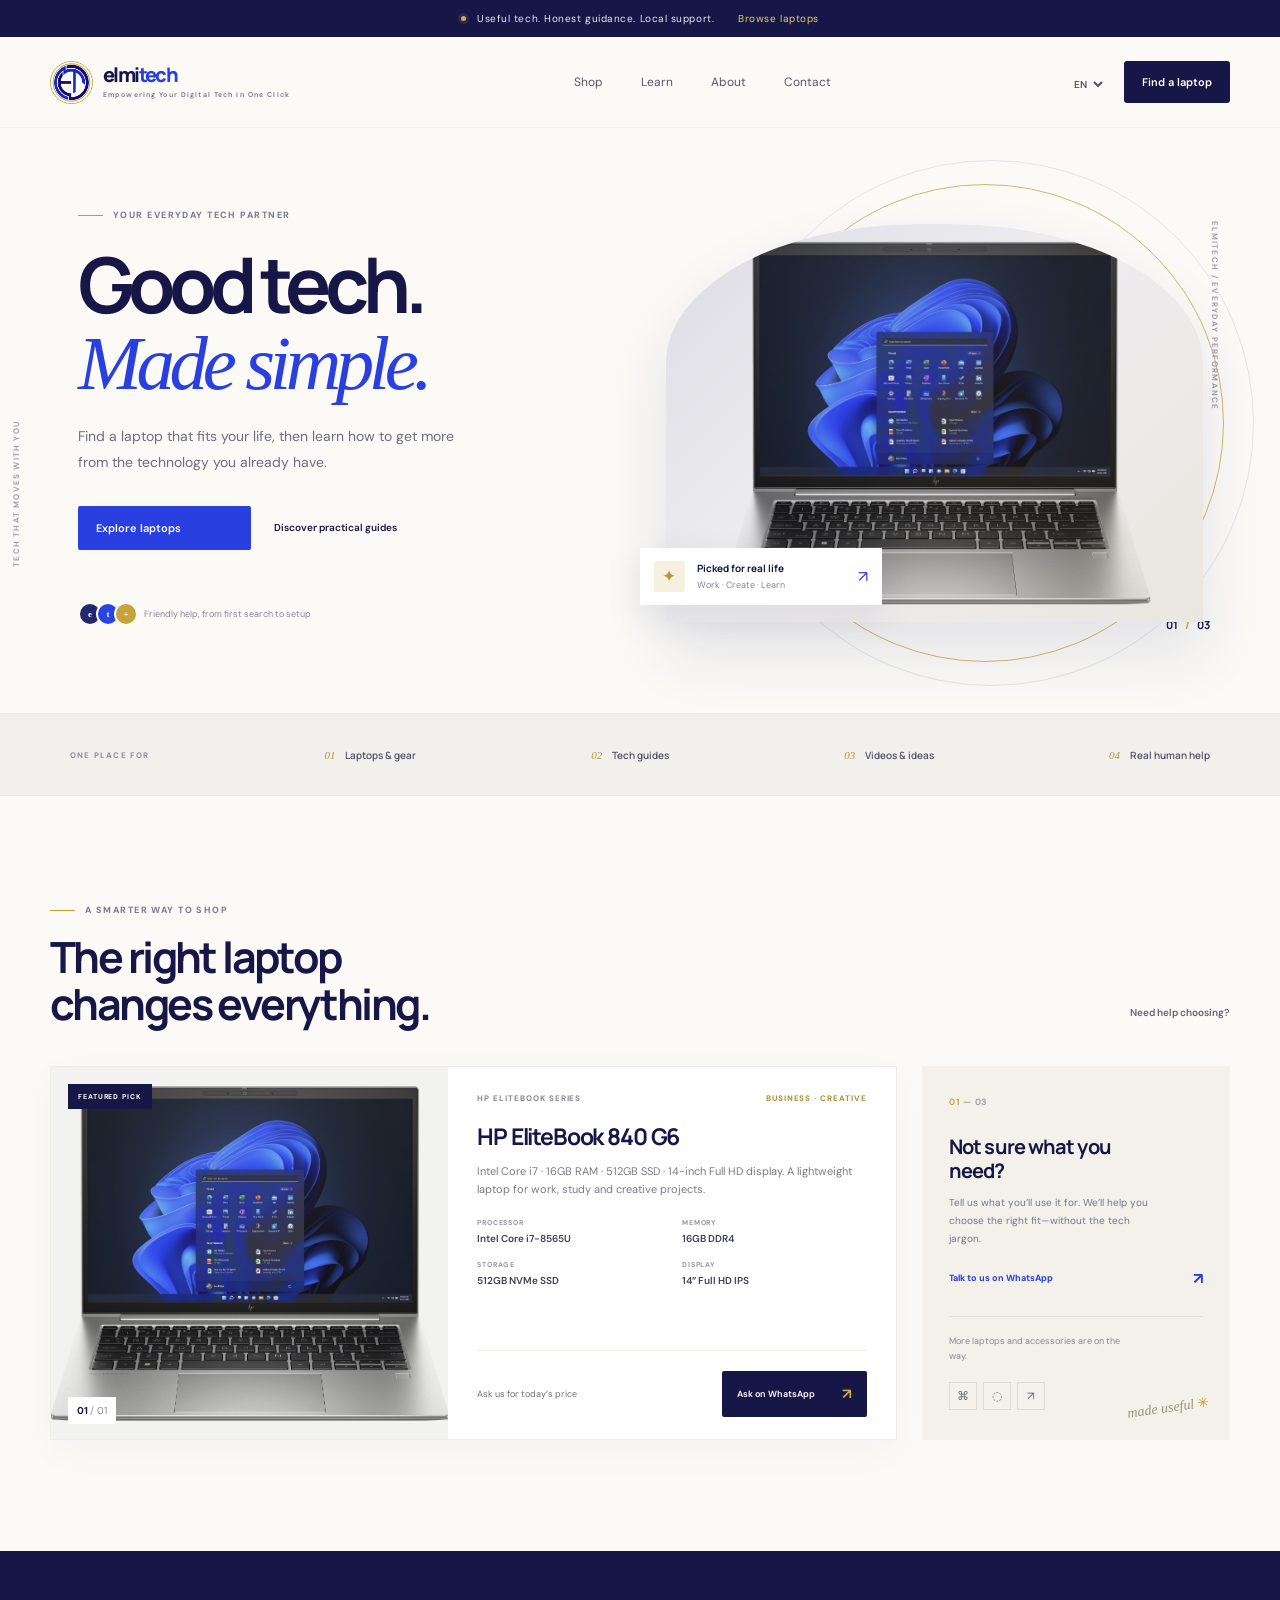
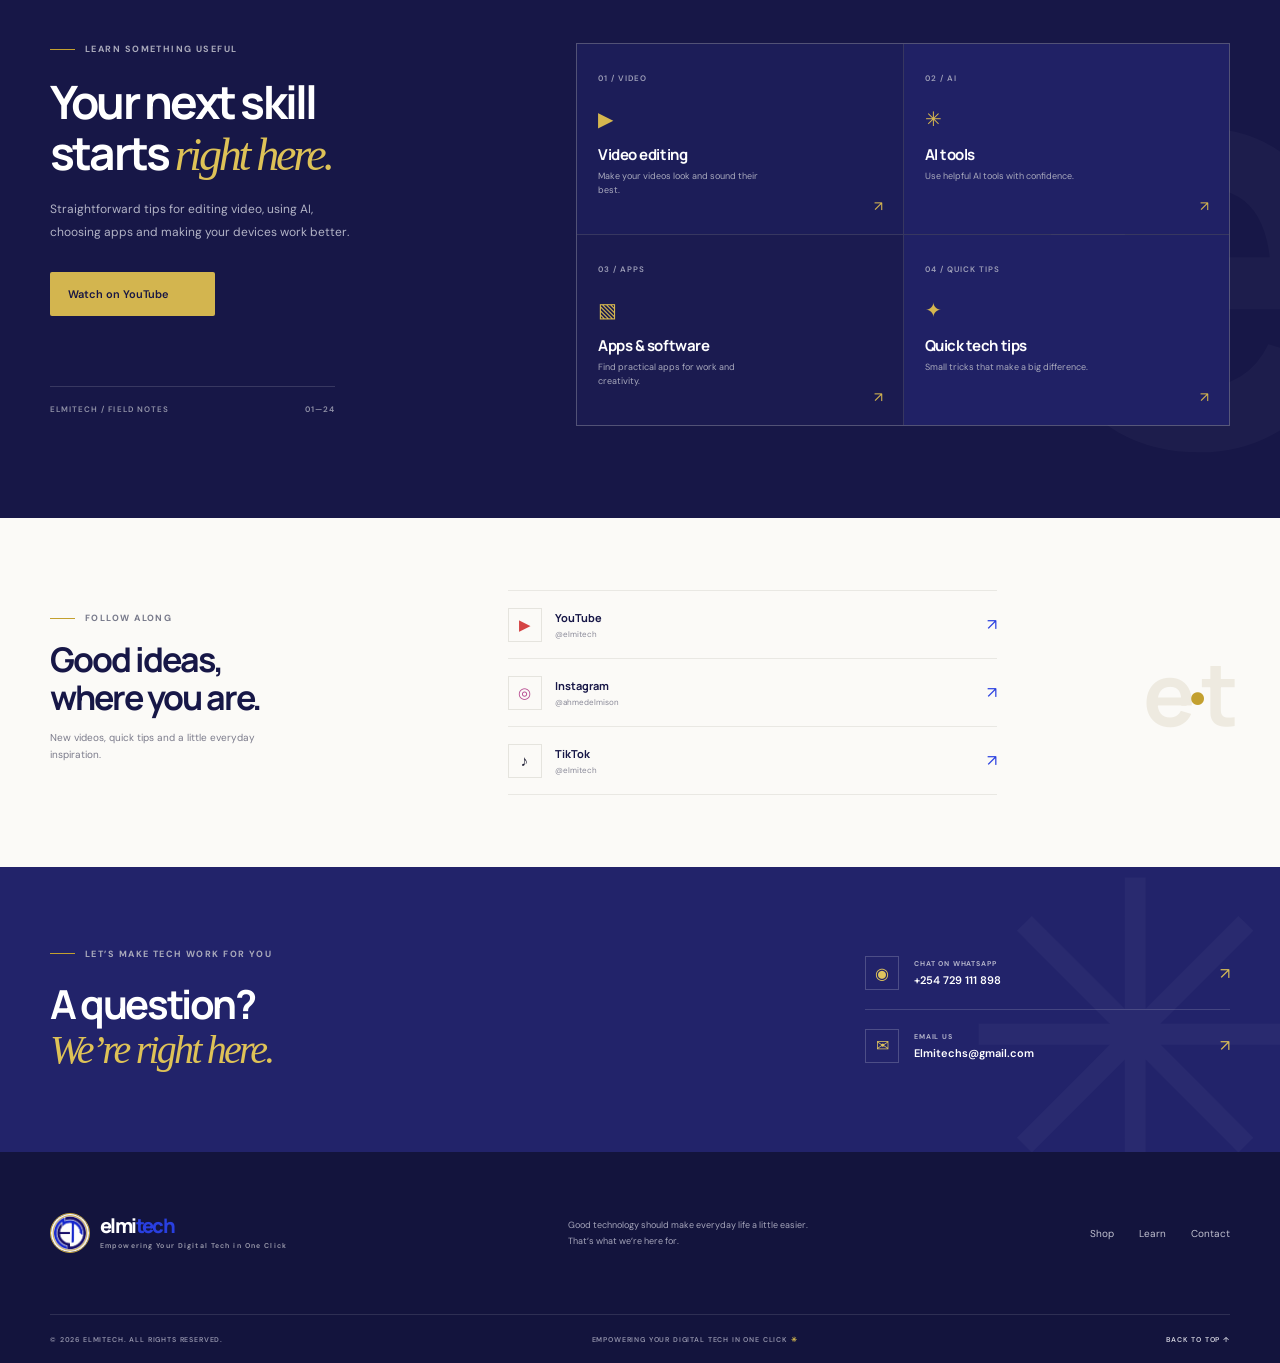
==== index.html @ da332382 "Add Elmitech website and assets" ====
<!doctype html>
<html lang="en">
<head>
  <meta charset="utf-8">
  <meta name="viewport" content="width=device-width, initial-scale=1">
  <meta name="theme-color" content="#12134f">
  <meta name="description" content="Elmitech laptops, practical technology, video editing and AI tips. Find your next laptop and learn how to make technology work for you.">
  <title>Elmitech — Empowering Your Digital Tech in One Click</title>
  <link rel="preconnect" href="https://fonts.googleapis.com">
  <link rel="preconnect" href="https://fonts.gstatic.com" crossorigin>
  <link href="https://fonts.googleapis.com/css2?family=DM+Sans:wght@400;500;600;700&family=Manrope:wght@400;500;600;700;800&display=swap" rel="stylesheet">
  <link rel="stylesheet" href="styles.css">
</head>
<body>
  <div class="announcement"><span class="status-dot"></span><span data-i18n="announcement">Useful tech. Honest guidance. Local support.</span><a href="#shop" data-i18n="browse">Browse laptops <span aria-hidden="true">↗</span></a></div>
  <header class="site-header">
    <a class="brand" href="#home" aria-label="Elmitech home"><img src="assets/elmitech-logo.jpeg" alt="Elmitech logo"><span>elmi<span>tech</span><small>Empowering Your Digital Tech in One Click</small></span></a>
    <button class="menu-toggle" aria-label="Open navigation" aria-expanded="false"><span></span><span></span></button>
    <nav class="main-nav" aria-label="Main navigation"><a href="#shop" data-i18n="navShop">Shop</a><a href="#learn" data-i18n="navLearn">Learn</a><a href="#about" data-i18n="navAbout">About</a><a href="#contact" data-i18n="navContact">Contact</a></nav>
    <div class="header-actions"><label class="language-select"><span class="sr-only">Language</span><select id="language" aria-label="Choose language"><option value="en">EN</option><option value="sw">SW</option><option value="so">SO</option></select></label><a class="header-cta" href="#shop" data-i18n="findLaptop">Find a laptop <span>↗</span></a></div>
  </header>

  <main id="home">
    <section class="hero page-wrap">
      <div class="hero-copy"><div class="eyebrow"><span class="eyebrow-line"></span><span data-i18n="eyebrow">YOUR EVERYDAY TECH PARTNER</span></div><h1 data-i18n="heroTitle">Good tech.<br><em>Made simple.</em></h1><p class="hero-lede" data-i18n="heroText">Find a laptop that fits your life, then learn how to get more from the technology you already have.</p><div class="hero-actions"><a class="button button-primary" href="#shop" data-i18n="exploreLaptops">Explore laptops <span>↗</span></a><a class="text-link" href="#learn" data-i18n="discoverGuides">Discover practical guides <span>→</span></a></div><div class="hero-proof"><div class="proof-avatars"><span>e</span><span>t</span><span>+</span></div><span data-i18n="proof">Friendly help, from first search to setup</span></div></div>
      <div class="hero-visual"><div class="hero-orbit orbit-one"></div><div class="hero-orbit orbit-two"></div><div class="hero-image-frame"><img src="assets/hp-elitebook-840-g6.jpg" alt="HP EliteBook 840 G6 laptop"></div><div class="floating-note"><span class="note-icon">✦</span><span><strong data-i18n="pickedForYou">Picked for real life</strong><small data-i18n="workCreateLearn">Work · Create · Learn</small></span><span class="note-arrow">↗</span></div><div class="visual-index">01 <span>/</span> 03</div><div class="visual-caption">ELMITECH / EVERYDAY PERFORMANCE</div></div>
      <div class="hero-side-label">TECH THAT MOVES WITH YOU</div>
    </section>

    <section class="trust-strip"><div class="trust-inner"><span data-i18n="stripTitle">ONE PLACE FOR</span><span class="trust-item"><i>01</i><span data-i18n="stripLaptops">Laptops & gear</span></span><span class="trust-item"><i>02</i><span data-i18n="stripGuides">Tech guides</span></span><span class="trust-item"><i>03</i><span data-i18n="stripVideos">Videos & ideas</span></span><span class="trust-item"><i>04</i><span data-i18n="stripSupport">Real human help</span></span></div></section>

    <section class="shop-section section-wrap" id="shop"><div class="section-heading"><div><div class="eyebrow"><span class="eyebrow-line"></span><span data-i18n="shopEyebrow">A SMARTER WAY TO SHOP</span></div><h2 data-i18n="shopTitle">The right laptop<br>changes everything.</h2></div><a class="text-link heading-link" href="#contact" data-i18n="needHelp">Need help choosing? <span>↗</span></a></div>
      <div class="product-layout"><div class="product-card"><div class="product-image"><span class="product-tag" data-i18n="featured">FEATURED PICK</span><img src="assets/hp-elitebook-840-g6.jpg" alt="HP EliteBook 840 G6, front view"><button class="image-count" aria-label="Product photo 1 of 1">01 <span>/ 01</span></button></div><div class="product-info"><div class="product-kicker">HP ELITEBOOK SERIES <span>BUSINESS · CREATIVE</span></div><div class="product-title-line"><h3>HP EliteBook 840 G6</h3></div><p class="product-summary" data-i18n="productSummary">Intel Core i7 · 16GB RAM · 512GB SSD · 14-inch Full HD display. A lightweight laptop for work, study and creative projects.</p><div class="spec-grid"><div><span>PROCESSOR</span><strong>Intel Core i7-8565U</strong></div><div><span>MEMORY</span><strong>16GB DDR4</strong></div><div><span>STORAGE</span><strong>512GB NVMe SSD</strong></div><div><span>DISPLAY</span><strong>14” Full HD IPS</strong></div></div><div class="product-bottom"><span class="ask-price" data-i18n="askPrice">Ask us for today’s price</span><a class="button button-dark whatsapp-link" href="https://wa.me/254729111898?text=Hi%20Elmitech%2C%20I%E2%80%99m%20interested%20in%20the%20HP%20EliteBook%20840%20G6." target="_blank" rel="noreferrer"><span data-i18n="askOnWhatsApp">Ask on WhatsApp</span><span>↗</span></a></div></div></div>
        <aside class="shop-aside"><div class="aside-number">01 <span>— 03</span></div><h3 data-i18n="notSureTitle">Not sure what you need?</h3><p data-i18n="notSureText">Tell us what you’ll use it for. We’ll help you choose the right fit—without the tech jargon.</p><a class="aside-link whatsapp-link" href="https://wa.me/254729111898?text=Hi%20Elmitech%2C%20can%20you%20help%20me%20choose%20a%20laptop%3F" target="_blank" rel="noreferrer"><span data-i18n="talkToUs">Talk to us on WhatsApp</span><span>↗</span></a><div class="aside-divider"></div><p class="aside-small" data-i18n="moreComing">More laptops and accessories are on the way.</p><div class="coming-icons"><span>⌘</span><span>◌</span><span>↗</span></div><span class="scribble">made useful <b>✳</b></span></aside></div>
    </section>

    <section class="learn-section" id="learn"><div class="learn-inner section-wrap"><div class="learn-copy"><div class="eyebrow eyebrow-light"><span class="eyebrow-line"></span><span data-i18n="learnEyebrow">LEARN SOMETHING USEFUL</span></div><h2 data-i18n="learnTitle">Your next skill<br>starts <em>right here.</em></h2><p data-i18n="learnText">Straightforward tips for editing video, using AI, choosing apps and making your devices work better.</p><a class="button button-gold" href="https://www.youtube.com/@elmitech" target="_blank" rel="noreferrer" data-i18n="watchOnYoutube">Watch on YouTube <span>↗</span></a><div class="learn-footnote"><span>ELMITECH / FIELD NOTES</span><span>01—24</span></div></div><div class="topic-grid"><a class="topic-card topic-video" href="https://www.youtube.com/@elmitech" target="_blank" rel="noreferrer"><span class="topic-number">01 / VIDEO</span><span class="topic-symbol">▶</span><span class="topic-title" data-i18n="videoEditing">Video editing</span><span class="topic-desc" data-i18n="videoEditingText">Make your videos look and sound their best.</span><span class="topic-arrow">↗</span></a><a class="topic-card topic-ai" href="https://www.youtube.com/@elmitech" target="_blank" rel="noreferrer"><span class="topic-number">02 / AI</span><span class="topic-symbol">✳</span><span class="topic-title" data-i18n="aiTools">AI tools</span><span class="topic-desc" data-i18n="aiToolsText">Use helpful AI tools with confidence.</span><span class="topic-arrow">↗</span></a><a class="topic-card topic-apps" href="https://www.youtube.com/@elmitech" target="_blank" rel="noreferrer"><span class="topic-number">03 / APPS</span><span class="topic-symbol">▧</span><span class="topic-title" data-i18n="apps">Apps & software</span><span class="topic-desc" data-i18n="appsText">Find practical apps for work and creativity.</span><span class="topic-arrow">↗</span></a><a class="topic-card topic-tips" href="https://www.tiktok.com/@elmitech?lang=en" target="_blank" rel="noreferrer"><span class="topic-number">04 / QUICK TIPS</span><span class="topic-symbol">✦</span><span class="topic-title" data-i18n="quickTips">Quick tech tips</span><span class="topic-desc" data-i18n="quickTipsText">Small tricks that make a big difference.</span><span class="topic-arrow">↗</span></a></div></div></section>

    <section class="social-section section-wrap"><div class="social-label"><div class="eyebrow"><span class="eyebrow-line"></span><span data-i18n="followEyebrow">FOLLOW ALONG</span></div><h2 data-i18n="followTitle">Good ideas,<br>where you are.</h2><p data-i18n="followText">New videos, quick tips and a little everyday inspiration.</p></div><div class="social-links"><a href="https://www.youtube.com/@elmitech" target="_blank" rel="noreferrer"><span class="social-icon youtube-icon">▶</span><span><strong>YouTube</strong><small>@elmitech</small></span><span class="social-arrow">↗</span></a><a href="https://www.instagram.com/ahmedelmison/" target="_blank" rel="noreferrer"><span class="social-icon instagram-icon">◎</span><span><strong>Instagram</strong><small>@ahmedelmison</small></span><span class="social-arrow">↗</span></a><a href="https://www.tiktok.com/@elmitech?lang=en" target="_blank" rel="noreferrer"><span class="social-icon tiktok-icon">♪</span><span><strong>TikTok</strong><small>@elmitech</small></span><span class="social-arrow">↗</span></a></div><div class="social-mark">e<span>·</span>t</div></section>

    <section class="contact-section" id="contact"><div class="contact-inner section-wrap"><div><div class="eyebrow eyebrow-light"><span class="eyebrow-line"></span><span data-i18n="contactEyebrow">LET’S MAKE TECH WORK FOR YOU</span></div><h2 data-i18n="contactTitle">A question?<br><em>We’re right here.</em></h2></div><div class="contact-actions"><a class="contact-action whatsapp-link" href="https://wa.me/254729111898" target="_blank" rel="noreferrer"><span class="contact-action-icon">◉</span><span><small data-i18n="chatOn">CHAT ON WHATSAPP</small><strong>+254 729 111 898</strong></span><span class="contact-arrow">↗</span></a><a class="contact-action" href="mailto:Elmitechs@gmail.com"><span class="contact-action-icon">✉</span><span><small data-i18n="emailUs">EMAIL US</small><strong>Elmitechs@gmail.com</strong></span><span class="contact-arrow">↗</span></a></div></div></section>
  </main>
  <footer class="site-footer" id="about"><div class="footer-main section-wrap"><a class="brand brand-footer" href="#home"><img src="assets/elmitech-logo.jpeg" alt=""><span>elmi<span>tech</span><small data-i18n="footerTag">Empowering Your Digital Tech in One Click</small></span></a><p data-i18n="footerText">Good technology should make everyday life a little easier. That’s what we’re here for.</p><div class="footer-nav"><a href="#shop" data-i18n="navShop">Shop</a><a href="#learn" data-i18n="navLearn">Learn</a><a href="#contact" data-i18n="navContact">Contact</a></div></div><div class="footer-bottom section-wrap"><span>© <span id="year"></span> ELMITECH. <span data-i18n="rights">ALL RIGHTS RESERVED.</span></span><span>EMPOWERING YOUR DIGITAL TECH IN ONE CLICK <b>✳</b></span><a href="#home" data-i18n="backTop">BACK TO TOP ↑</a></div></footer>
  <script src="script.js"></script>
</body>
</html>
---- styles.css ----
:root{--ink:#171747;--ink2:#23256d;--blue:#293fe0;--gold:#c3a02f;--paper:#fbfaf7;--white:#fff;--muted:#6e7084;--line:#e9e8e3;--serif:Georgia,'Times New Roman',serif;--sans:'DM Sans',Arial,sans-serif;--display:'Manrope','DM Sans',sans-serif}*{box-sizing:border-box}html{scroll-behavior:smooth}body{margin:0;color:var(--ink);font-family:var(--sans);background:var(--paper);-webkit-font-smoothing:antialiased}.page-wrap,.section-wrap{width:min(1220px,calc(100% - 100px));margin:0 auto}.announcement{height:37px;background:var(--ink);color:#e9e9f0;display:flex;align-items:center;justify-content:center;gap:11px;font-size:10px;letter-spacing:.055em}.announcement a{color:#e8cc70;text-decoration:none;margin-left:13px}.status-dot{width:5px;height:5px;border-radius:50%;background:#d0af45;box-shadow:0 0 0 3px #ffffff14}.site-header{height:91px;padding:0 max(50px,calc((100vw - 1220px)/2));display:flex;align-items:center;justify-content:space-between;background:var(--paper);position:relative;z-index:5;border-bottom:1px solid #17174709}.brand{display:flex;align-items:center;text-decoration:none;color:var(--ink);gap:10px}.brand img{height:43px;width:43px;border-radius:50%;object-fit:cover;border:1px solid #c6a63c}.brand>span{font:800 20px var(--display);letter-spacing:-.08em;line-height:1}.brand>span>span{color:var(--blue)}.brand small{display:block;font:600 7px var(--sans);letter-spacing:.16em;color:#767788;margin-top:5px}.main-nav{display:flex;gap:38px;margin-left:45px}.main-nav a,.footer-nav a{font-size:12px;text-decoration:none;color:#55576a;transition:color .2s}.main-nav a:hover,.footer-nav a:hover{color:var(--blue)}.header-actions{display:flex;align-items:center;gap:18px}.language-select select{border:0;background:transparent;font:600 10px var(--sans);color:#525469;outline:0;cursor:pointer}.header-cta{background:var(--ink);border-radius:3px;color:white;text-decoration:none;padding:14px 18px;font-size:11px;font-weight:600}.header-cta span{color:#e0bd54;margin-left:18px}.menu-toggle{display:none}.hero{display:grid;grid-template-columns:1fr 1.05fr;min-height:585px;position:relative;padding-top:66px;padding-bottom:62px;align-items:center;gap:28px}.hero-copy{padding:0 0 10px 28px;position:relative;z-index:2}.eyebrow{display:flex;gap:10px;align-items:center;font:700 9px var(--sans);letter-spacing:.16em;color:#77798a}.eyebrow-line{height:1px;width:25px;background:var(--gold);display:inline-block}.hero h1{font:700 clamp(55px,6vw,79px)/.99 var(--display);letter-spacing:-.078em;margin:25px 0 22px;color:var(--ink)}h1 em,h2 em{font-family:var(--serif);font-weight:400;letter-spacing:-.07em;color:var(--blue)}.hero-lede{font-size:14px;line-height:1.85;color:#6c6d80;max-width:385px;margin:0}.hero-actions{display:flex;align-items:center;gap:23px;margin-top:30px}.button{display:inline-flex;align-items:center;justify-content:space-between;gap:20px;padding:15px 18px;font-size:11px;font-weight:600;text-decoration:none;border-radius:2px;transition:transform .2s,background .2s}.button:hover{transform:translateY(-2px)}.button-primary{background:var(--blue);color:white;min-width:173px}.button-primary span{color:#f0d46f;font-size:16px}.text-link{font-size:10px;font-weight:600;color:var(--ink);text-decoration:none}.text-link span{color:var(--blue);font-size:15px;margin-left:7px}.hero-proof{margin-top:52px;display:flex;align-items:center;gap:12px;color:#858596;font-size:9px}.proof-avatars{display:flex}.proof-avatars span{width:24px;height:24px;border-radius:50%;display:grid;place-items:center;border:2px solid var(--paper);margin-right:-6px;background:#25266d;color:white;font:600 9px var(--serif)}.proof-avatars span:nth-child(2){background:#2944e4}.proof-avatars span:nth-child(3){background:#c5a43c;color:white}.hero-visual{min-height:450px;position:relative;display:flex;align-items:center;justify-content:center}.hero-image-frame{position:relative;z-index:1;width:91%;height:398px;background:#eeedf0;overflow:hidden;border-radius:47% 47% 2px 2px / 35% 35% 2px 2px;box-shadow:0 30px 65px #18205b1c}.hero-image-frame:after{content:"";position:absolute;inset:0;background:linear-gradient(135deg,#20286616,transparent 45%,#c3a02f16);pointer-events:none}.hero-image-frame img{width:100%;height:100%;object-fit:cover;object-position:center 57%;mix-blend-mode:multiply}.hero-orbit{border:1px solid #c6a943;position:absolute;border-radius:50%;width:478px;height:478px;right:1%;top:50%;transform:translateY(-50%);opacity:.8}.orbit-two{width:526px;height:526px;right:-4%;border-color:#25266d22}.floating-note{position:absolute;z-index:2;bottom:43px;left:0;background:white;display:flex;align-items:center;gap:12px;padding:13px 14px;box-shadow:0 12px 40px #18184916;min-width:242px}.note-icon{height:31px;width:31px;display:grid;place-items:center;background:#f6f1df;color:#b79934;font-size:17px;border-radius:2px}.floating-note strong,.floating-note small{display:block}.floating-note strong{font:700 10px var(--display);color:var(--ink)}.floating-note small{font-size:9px;color:#838394;margin-top:4px}.note-arrow{margin-left:auto;color:var(--blue);font-size:16px}.visual-index{position:absolute;right:20px;bottom:16px;font:700 11px var(--display);color:var(--ink)}.visual-index span{color:var(--gold);padding:0 5px}.visual-caption{position:absolute;top:23px;right:10px;writing-mode:vertical-rl;font:600 8px var(--sans);letter-spacing:.16em;color:#9999a5}.hero-side-label{position:absolute;left:-39px;top:50%;writing-mode:vertical-rl;transform:rotate(180deg);font:600 8px var(--sans);letter-spacing:.15em;color:#9999a5}.trust-strip{background:#f1f0ec;border-top:1px solid #ecebe6;border-bottom:1px solid #ecebe6}.trust-inner{width:min(1140px,calc(100% - 100px));margin:auto;min-height:81px;display:flex;align-items:center;justify-content:space-between}.trust-inner>span:first-child{font:700 8px var(--sans);letter-spacing:.15em;color:#8d8d99}.trust-item{display:flex;align-items:center;gap:10px;font:600 10px var(--display);color:#515268}.trust-item i{font:italic 11px var(--serif);color:#b69637}.shop-section{padding-top:108px;padding-bottom:111px}.section-heading{display:flex;justify-content:space-between;align-items:end;margin-bottom:38px}.section-heading h2,.learn-copy h2,.contact-inner h2,.social-label h2{font:700 43px/1.1 var(--display);letter-spacing:-.06em;margin:17px 0 0;color:var(--ink)}.heading-link{margin-bottom:9px;color:#626376}.product-layout{display:grid;grid-template-columns:minmax(0,2.2fr) minmax(220px,.8fr);gap:25px}.product-card{background:white;border:1px solid #eeede8;box-shadow:0 11px 37px #1b1b4b08;display:grid;grid-template-columns:47% 53%;min-height:325px}.product-image{background:#f2f2f0;position:relative;min-height:325px;overflow:hidden}.product-image img{height:100%;width:100%;object-fit:cover;object-position:center 52%;mix-blend-mode:multiply}.product-tag{position:absolute;z-index:1;top:17px;left:17px;background:var(--ink);color:#fff;padding:8px 10px;font-size:7px;letter-spacing:.13em;font-weight:700}.image-count{position:absolute;bottom:15px;left:17px;border:0;background:#fff;color:var(--ink);font:700 10px var(--sans);padding:7px 9px}.image-count span{color:#8b8b99;font-weight:400}.product-info{padding:26px 29px 22px;display:flex;flex-direction:column}.product-kicker{font:700 8px var(--sans);letter-spacing:.12em;color:#858596;display:flex;justify-content:space-between}.product-kicker span{color:#ac8f37}.product-title-line{display:flex;justify-content:space-between;align-items:center;gap:10px;margin-top:17px}.product-title-line h3{font:700 23px var(--display);letter-spacing:-.05em;margin:0;color:var(--ink)}.product-condition{font:700 7px var(--sans);letter-spacing:.09em;color:#60836d;white-space:nowrap}.product-summary{font-size:11px;line-height:1.7;color:#797a89;margin:10px 0 19px}.spec-grid{display:grid;grid-template-columns:1fr 1fr;gap:15px 20px}.spec-grid div span,.spec-grid div strong{display:block}.spec-grid div span{font:700 7px var(--sans);letter-spacing:.12em;color:#9696a1;margin-bottom:5px}.spec-grid div strong{font:600 10px var(--sans);color:#3e3e57}.product-bottom{margin-top:auto;padding-top:20px;border-top:1px solid #efeee9;display:flex;align-items:center;justify-content:space-between;gap:10px}.ask-price{font-size:9px;color:#6e6e80}.button-dark{background:var(--ink);color:white;padding:13px 15px;font-size:9px;min-width:145px}.button-dark span:last-child{color:#d0ad43;font-size:15px}.shop-aside{background:#f3f1ea;padding:30px 27px;position:relative;overflow:hidden}.aside-number{font:600 9px var(--sans);letter-spacing:.1em;color:var(--gold)}.aside-number span{color:#9c9ba0}.shop-aside h3{font:700 20px/1.2 var(--display);letter-spacing:-.045em;margin:27px 0 11px;max-width:180px}.shop-aside>p:not(.aside-small){font-size:10px;line-height:1.8;color:#747587;margin:0;max-width:205px}.aside-link{display:flex;justify-content:space-between;align-items:center;text-decoration:none;color:var(--blue);font-size:9px;font-weight:700;margin-top:20px}.aside-link span:last-child{font-size:16px}.aside-divider{height:1px;background:#e2dfd4;margin:27px 0 17px}.shop-aside .aside-small{font-size:9px;line-height:1.7;color:#8a8990;max-width:180px}.coming-icons{display:flex;gap:6px;margin-top:18px}.coming-icons span{height:28px;width:28px;border:1px solid #dcdbd4;display:grid;place-items:center;color:#6d6d7d;font-size:12px}.scribble{font:italic 14px var(--serif);color:#999080;position:absolute;bottom:24px;right:20px;transform:rotate(-8deg)}.scribble b{color:var(--gold);font:14px var(--sans)}.learn-section{background:var(--ink);color:white;position:relative;overflow:hidden}.learn-section:before{content:"e";position:absolute;font:700 570px/.8 var(--display);color:#fff;opacity:.025;right:-15px;top:50%;transform:translateY(-52%);letter-spacing:-.12em}.learn-inner{display:grid;grid-template-columns:.8fr 1.2fr;gap:90px;padding-top:92px;padding-bottom:92px;position:relative;z-index:1}.eyebrow-light{color:#aaaabb}.learn-copy h2,.contact-inner h2{color:white;font-size:46px;margin-top:22px}.learn-copy h2 em,.contact-inner h2 em{color:#dec257}.learn-copy>p{font-size:12px;line-height:1.9;color:#b2b3c6;max-width:310px;margin-top:18px}.button-gold{background:#d3b54f;color:#181744;margin-top:16px;min-width:165px}.button-gold span{font-size:15px}.learn-footnote{display:flex;justify-content:space-between;margin-top:70px;padding-top:17px;border-top:1px solid #ffffff24;max-width:285px;color:#9293a8;font:600 8px var(--sans);letter-spacing:.13em}.topic-grid{display:grid;grid-template-columns:1fr 1fr;gap:1px;background:#ffffff23;border:1px solid #ffffff23}.topic-card{min-height:190px;background:#1c1d58;padding:21px;position:relative;color:white;text-decoration:none;transition:background .2s}.topic-card:hover{background:#272971}.topic-number{font:600 8px var(--sans);letter-spacing:.13em;color:#9d9eb7}.topic-symbol{display:block;margin-top:20px;color:#d6b74f;font-size:20px}.topic-title{display:block;font:700 15px var(--display);margin-top:12px;letter-spacing:-.03em}.topic-desc{display:block;font-size:9px;line-height:1.5;color:#a9aabd;max-width:175px;margin-top:5px}.topic-arrow{position:absolute;bottom:19px;right:20px;color:#d6b74f;font-size:14px}.topic-ai{background:#202165}.topic-apps{background:#1b1b50}.topic-tips{background:#202165}.social-section{min-height:331px;display:grid;grid-template-columns:1fr 1.2fr .45fr;gap:50px;align-items:center;position:relative;padding-top:72px;padding-bottom:72px}.social-label h2{font-size:34px;margin-top:17px}.social-label>p{font-size:10px;color:#7b7b8b;line-height:1.7;margin-top:13px;max-width:230px}.social-links{border-top:1px solid var(--line)}.social-links a{min-height:68px;display:flex;align-items:center;gap:13px;border-bottom:1px solid var(--line);text-decoration:none;color:var(--ink)}.social-icon{width:34px;height:34px;border:1px solid #e5e4de;display:grid;place-items:center;font-size:15px}.youtube-icon{color:#d54444}.instagram-icon{color:#b74b91}.tiktok-icon{color:#19192f}.social-links strong,.social-links small{display:block}.social-links strong{font:700 11px var(--display)}.social-links small{font-size:8px;color:#888897;margin-top:4px}.social-arrow{margin-left:auto;color:var(--blue);font-size:16px}.social-mark{font:700 87px var(--display);letter-spacing:-.1em;color:#eeeae0;text-align:right}.social-mark span{color:var(--gold)}.contact-section{background:#22236a;position:relative;overflow:hidden}.contact-section:after{content:"✳";position:absolute;right:-35px;bottom:-172px;font-size:430px;color:#ffffff08}.contact-inner{min-height:285px;display:flex;align-items:center;justify-content:space-between;position:relative;z-index:1;padding-top:55px;padding-bottom:55px}.contact-inner h2{font-size:40px}.contact-actions{width:365px}.contact-action{display:flex;align-items:center;gap:15px;min-height:72px;border-bottom:1px solid #ffffff27;text-decoration:none;color:white}.contact-action:last-child{border-bottom:0}.contact-action-icon{height:34px;width:34px;display:grid;place-items:center;border:1px solid #ffffff32;color:#dfc45d;font-size:16px}.contact-action small,.contact-action strong{display:block}.contact-action small{font:700 7px var(--sans);letter-spacing:.12em;color:#b2b2c9}.contact-action strong{font:600 11px var(--sans);margin-top:5px}.contact-arrow{margin-left:auto;color:#d9bd56;font-size:16px}.site-footer{background:#13143d;color:white}.footer-main{min-height:162px;display:flex;align-items:center;justify-content:space-between;gap:40px}.brand-footer{color:white}.brand-footer small{color:#9b9bac}.brand-footer img{height:40px;width:40px}.footer-main>p{max-width:240px;color:#a5a5ba;font-size:9px;line-height:1.8}.footer-nav{display:flex;gap:25px}.footer-nav a{color:#c1c1d0;font-size:10px}.footer-bottom{height:49px;border-top:1px solid #ffffff1d;display:flex;align-items:center;justify-content:space-between;color:#9090a8;font:600 7px var(--sans);letter-spacing:.12em}.footer-bottom b{color:#cfb34e}.footer-bottom a{color:#d0d0dc;text-decoration:none;font:600 7px var(--sans);letter-spacing:.12em}.sr-only{position:absolute;width:1px;height:1px;padding:0;margin:-1px;overflow:hidden;clip:rect(0,0,0,0);white-space:nowrap;border:0}
@media(min-width:1400px){.hero{min-height:630px}.hero-image-frame{height:440px}.hero-visual{min-height:490px}}
@media(max-width:900px){.page-wrap,.section-wrap{width:calc(100% - 54px)}.site-header{padding:0 27px}.main-nav{gap:22px;margin-left:15px}.hero{grid-template-columns:1fr 1fr;gap:5px;padding-top:40px;min-height:520px}.hero-copy{padding-left:5px}.hero h1{font-size:60px}.hero-image-frame{height:350px;width:94%}.hero-orbit{width:405px;height:405px;right:-2%}.orbit-two{width:450px;height:450px}.hero-proof{margin-top:34px}.product-card{grid-template-columns:42% 58%}.product-info{padding:22px 20px}.product-title-line h3{font-size:19px}.product-kicker span{display:none}.learn-inner{gap:45px}.social-section{gap:25px;grid-template-columns:.85fr 1.2fr .25fr}.social-mark{font-size:65px}.hero-side-label{left:-23px}}
@media(max-width:650px){.announcement{font-size:8px;height:34px}.announcement a{margin-left:4px}.page-wrap,.section-wrap{width:calc(100% - 38px)}.site-header{height:72px;padding:0 19px}.brand img{height:38px;width:38px}.brand>span{font-size:18px}.header-cta{display:none}.header-actions{margin-left:auto;margin-right:14px}.main-nav{display:none;position:absolute;top:71px;left:0;right:0;margin:0;padding:18px 22px 22px;background:var(--paper);border-top:1px solid var(--line);box-shadow:0 12px 18px #10103c14;flex-direction:column;gap:19px}.main-nav.open{display:flex}.menu-toggle{order:3;display:flex;border:0;background:none;width:28px;height:28px;flex-direction:column;align-items:center;justify-content:center;gap:5px;padding:0}.menu-toggle span{height:1px;width:19px;background:var(--ink)}.hero{grid-template-columns:1fr;padding-top:54px;padding-bottom:35px;gap:15px}.hero-copy{padding:0 2px}.hero h1{font-size:59px;margin:21px 0 16px}.hero-lede{font-size:12px;max-width:340px}.hero-actions{gap:15px;margin-top:23px}.button-primary{min-width:151px;padding:14px}.text-link{font-size:9px}.hero-proof{margin-top:26px}.hero-visual{min-height:342px;margin-top:0}.hero-image-frame{height:294px;width:86%;border-radius:48% 48% 2px 2px / 35% 35% 2px 2px}.hero-orbit{height:335px;width:335px;right:50%;transform:translate(50%,-50%)}.orbit-two{height:365px;width:365px;right:50%}.floating-note{bottom:18px;left:0;min-width:210px;padding:10px}.visual-caption{right:0;font-size:7px}.visual-index{right:3px;bottom:7px}.hero-side-label{display:none}.trust-inner{width:calc(100% - 38px);display:grid;grid-template-columns:1fr 1fr;gap:16px;padding:20px 0}.trust-inner>span:first-child{grid-column:span 2}.trust-item{font-size:9px}.shop-section{padding-top:69px;padding-bottom:68px}.section-heading{display:block;margin-bottom:25px}.section-heading h2{font-size:35px}.heading-link{display:inline-block;margin-top:17px}.product-layout{grid-template-columns:1fr;gap:13px}.product-card{grid-template-columns:1fr}.product-image{min-height:248px;height:248px}.product-info{padding:21px 18px 18px}.product-title-line{align-items:flex-start;flex-direction:column;gap:6px}.product-title-line h3{font-size:21px}.product-summary{font-size:10px}.product-bottom{padding-top:15px}.shop-aside{padding:23px}.shop-aside h3{margin-top:16px}.aside-divider{margin:17px 0 12px}.learn-inner{grid-template-columns:1fr;gap:32px;padding-top:62px;padding-bottom:64px}.learn-copy h2{font-size:39px}.learn-copy>p{font-size:11px}.learn-footnote{margin-top:34px}.topic-card{min-height:171px;padding:16px}.topic-title{font-size:13px}.topic-desc{font-size:8px}.social-section{grid-template-columns:1fr;gap:22px;padding-top:60px;padding-bottom:58px}.social-label h2{font-size:32px}.social-mark{position:absolute;right:0;top:58px;font-size:57px}.social-links a{min-height:61px}.contact-inner{display:block;padding-top:57px;padding-bottom:50px}.contact-inner h2{font-size:35px}.contact-actions{width:100%;margin-top:26px}.footer-main{padding-top:28px;padding-bottom:20px;min-height:auto;display:grid;grid-template-columns:1fr 1fr;gap:14px 22px}.footer-main>p{margin:0;font-size:8px}.footer-nav{grid-column:span 2;padding-top:7px}.footer-bottom{height:auto;min-height:55px;gap:8px;flex-wrap:wrap;font-size:6px}.footer-bottom a{font-size:6px}}
@media(prefers-reduced-motion:reduce){html{scroll-behavior:auto}*,*:before,*:after{transition:none!important}}
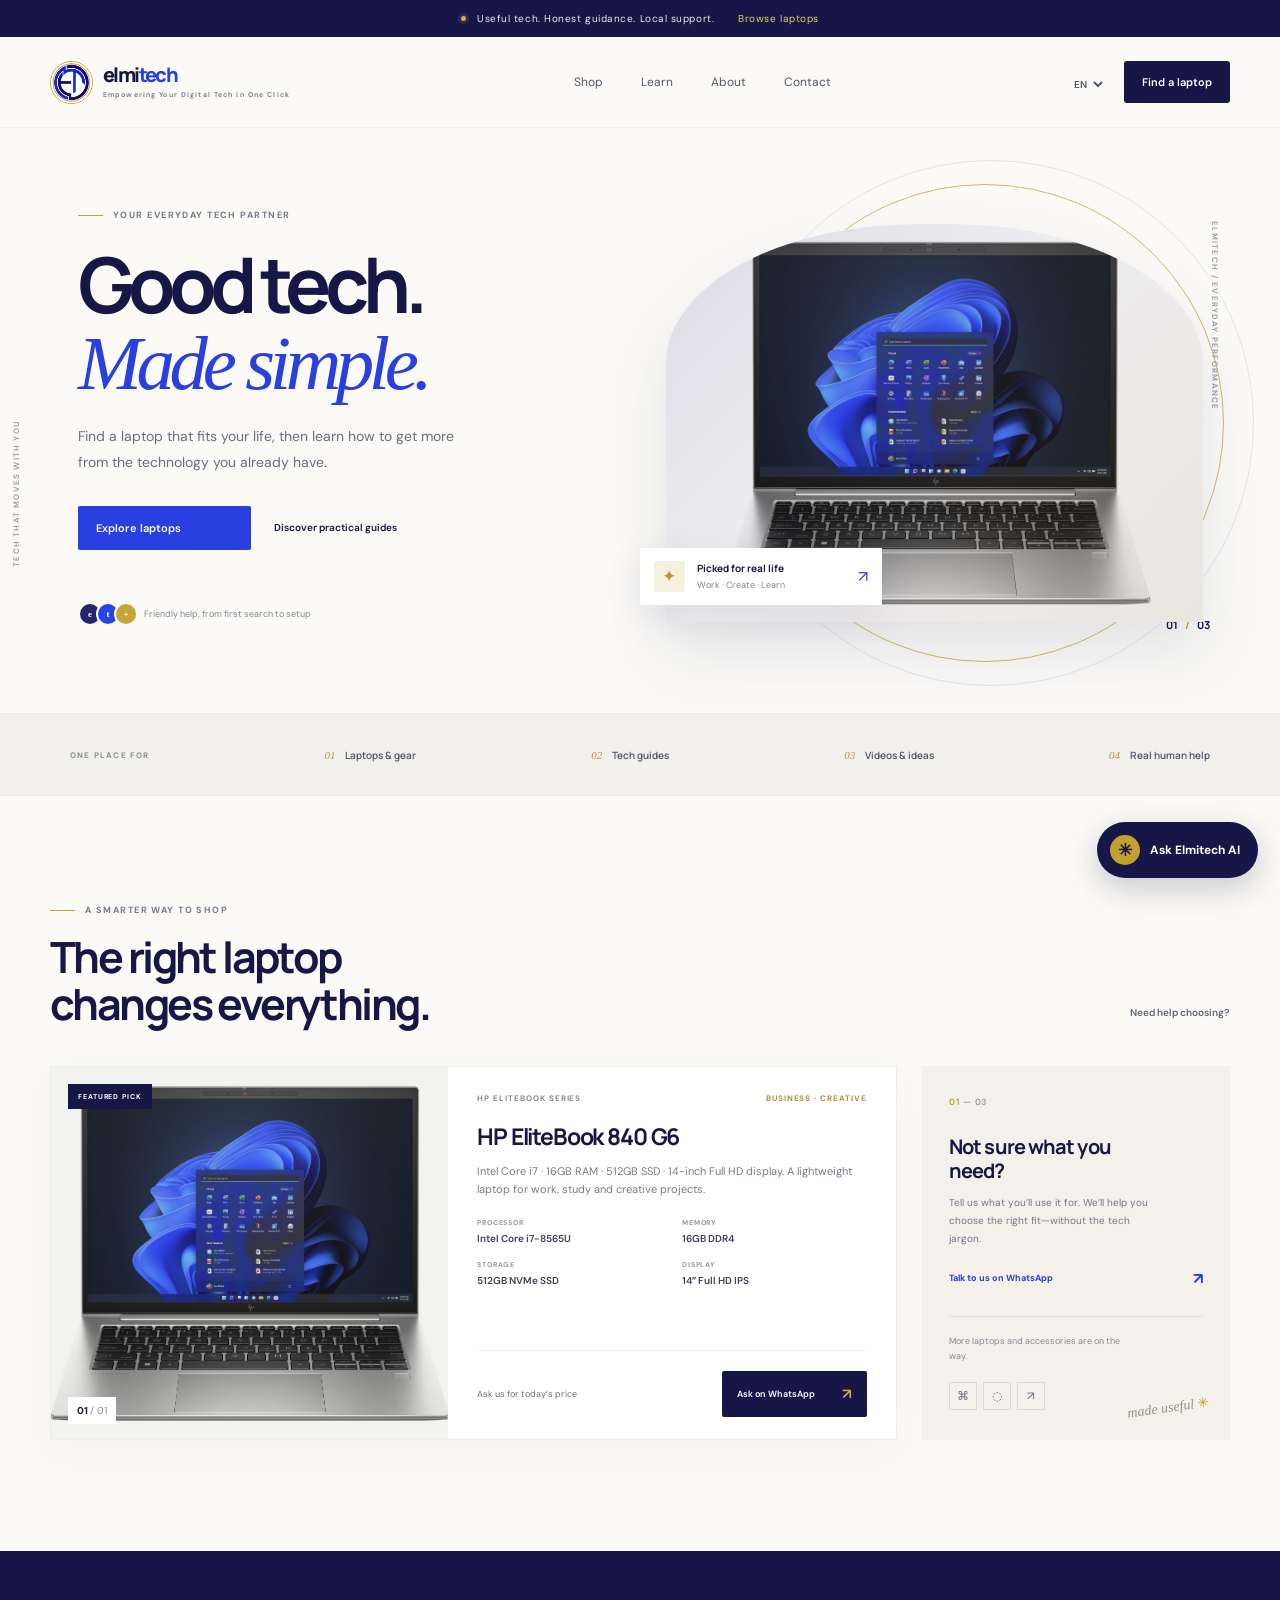
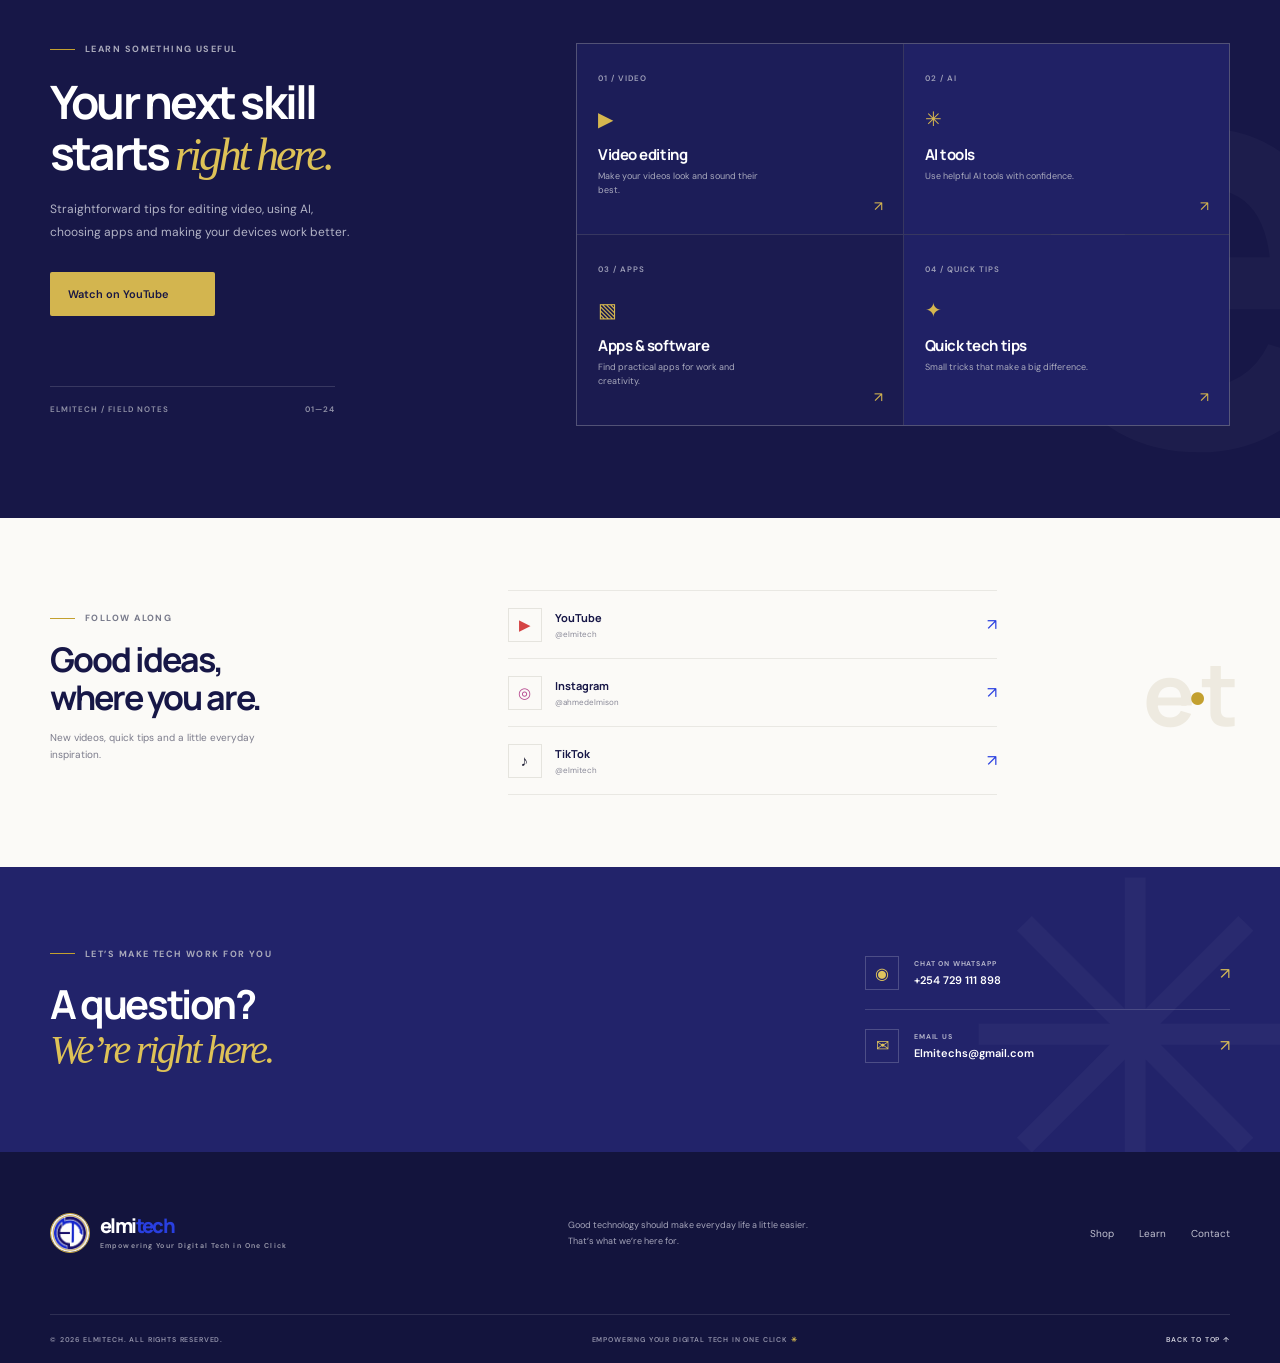
==== commit 473bab2b: "Add Elmitech AI visitor assistant" ====
--- a/index.html
+++ b/index.html
@@ -10,6 +10,7 @@
   <link rel="preconnect" href="https://fonts.gstatic.com" crossorigin>
   <link href="https://fonts.googleapis.com/css2?family=DM+Sans:wght@400;500;600;700&family=Manrope:wght@400;500;600;700;800&display=swap" rel="stylesheet">
   <link rel="stylesheet" href="styles.css">
+  <link rel="stylesheet" href="assistant.css">
 </head>
 <body>
   <div class="announcement"><span class="status-dot"></span><span data-i18n="announcement">Useful tech. Honest guidance. Local support.</span><a href="#shop" data-i18n="browse">Browse laptops <span aria-hidden="true">↗</span></a></div>
@@ -41,9 +42,22 @@
     <section class="contact-section" id="contact"><div class="contact-inner section-wrap"><div><div class="eyebrow eyebrow-light"><span class="eyebrow-line"></span><span data-i18n="contactEyebrow">LET’S MAKE TECH WORK FOR YOU</span></div><h2 data-i18n="contactTitle">A question?<br><em>We’re right here.</em></h2></div><div class="contact-actions"><a class="contact-action whatsapp-link" href="https://wa.me/254729111898" target="_blank" rel="noreferrer"><span class="contact-action-icon">◉</span><span><small data-i18n="chatOn">CHAT ON WHATSAPP</small><strong>+254 729 111 898</strong></span><span class="contact-arrow">↗</span></a><a class="contact-action" href="mailto:Elmitechs@gmail.com"><span class="contact-action-icon">✉</span><span><small data-i18n="emailUs">EMAIL US</small><strong>Elmitechs@gmail.com</strong></span><span class="contact-arrow">↗</span></a></div></div></section>
   </main>
   <footer class="site-footer" id="about"><div class="footer-main section-wrap"><a class="brand brand-footer" href="#home"><img src="assets/elmitech-logo.jpeg" alt=""><span>elmi<span>tech</span><small data-i18n="footerTag">Empowering Your Digital Tech in One Click</small></span></a><p data-i18n="footerText">Good technology should make everyday life a little easier. That’s what we’re here for.</p><div class="footer-nav"><a href="#shop" data-i18n="navShop">Shop</a><a href="#learn" data-i18n="navLearn">Learn</a><a href="#contact" data-i18n="navContact">Contact</a></div></div><div class="footer-bottom section-wrap"><span>© <span id="year"></span> ELMITECH. <span data-i18n="rights">ALL RIGHTS RESERVED.</span></span><span>EMPOWERING YOUR DIGITAL TECH IN ONE CLICK <b>✳</b></span><a href="#home" data-i18n="backTop">BACK TO TOP ↑</a></div></footer>
+  <section class="assistant" aria-label="Elmitech AI assistant">
+    <div class="assistant-panel" id="assistant-panel" aria-labelledby="assistant-title" hidden>
+      <div class="assistant-header"><span class="assistant-mark" aria-hidden="true">e</span><div><strong id="assistant-title">Elmitech AI</strong><small data-assistant-copy="subtitle">Friendly tech help · AI assistant</small></div><button class="assistant-close" type="button" aria-label="Close chat">×</button></div>
+      <div class="assistant-disclosure" data-assistant-copy="disclosure">I’m Elmitech’s AI assistant. I can help with listed laptops and everyday tech questions. Prices and stock need human confirmation.</div>
+      <div class="assistant-messages" id="assistant-messages" aria-live="polite" aria-relevant="additions text"></div>
+      <div class="assistant-prompts" id="assistant-prompts"><button type="button" data-prompt="Help me choose a laptop">Help me choose</button><button type="button" data-prompt="Is the HP EliteBook 840 G6 good for video editing?">Video editing?</button></div>
+      <form class="assistant-form" id="assistant-form"><label class="sr-only" for="assistant-input" data-assistant-copy="inputLabel">Ask Elmitech AI</label><input id="assistant-input" name="message" maxlength="600" autocomplete="off" placeholder="Ask me anything about tech…" required><button type="submit" aria-label="Send message">↑</button></form>
+      <div class="assistant-foot"><span data-assistant-copy="privacy">Please don’t share passwords or payment details.</span><a href="https://wa.me/254729111898" target="_blank" rel="noreferrer" data-assistant-copy="human">Talk to our team ↗</a></div>
+    </div>
+    <button class="assistant-launcher" id="assistant-launcher" type="button" aria-expanded="false" aria-controls="assistant-panel"><span class="assistant-launcher-icon" aria-hidden="true">✳</span><span data-assistant-copy="open">Ask Elmitech AI</span></button>
+  </section>
   <script src="script.js"></script>
+  <script src="assistant.js"></script>
 </body>
 </html>
 
 
 
+
--- a/assistant.css
+++ b/assistant.css
@@ -0,0 +1,32 @@
+.assistant{position:fixed;right:22px;bottom:22px;z-index:20;font-family:var(--sans);color:var(--ink)}
+.assistant-launcher{display:flex;align-items:center;gap:10px;border:0;border-radius:999px;background:var(--ink);color:#fff;padding:13px 18px 13px 13px;box-shadow:0 10px 32px #15164038;font:700 12px var(--sans);cursor:pointer;transition:transform .2s,box-shadow .2s}
+.assistant-launcher:hover{transform:translateY(-2px);box-shadow:0 14px 34px #15164045}
+.assistant-launcher-icon{width:30px;height:30px;border-radius:50%;display:grid;place-items:center;background:var(--gold);color:var(--ink);font-size:17px}
+.assistant-panel{position:absolute;right:0;bottom:62px;width:min(370px,calc(100vw - 30px));height:min(560px,calc(100dvh - 120px));min-height:390px;background:var(--paper);border:1px solid #e5e3dd;box-shadow:0 22px 70px #17174730;display:flex;flex-direction:column;overflow:hidden}
+.assistant-panel[hidden]{display:none}
+.assistant-header{display:flex;align-items:center;gap:11px;padding:15px 16px;background:var(--ink);color:#fff}
+.assistant-mark{width:35px;height:35px;border:1px solid #d2b34d;border-radius:50%;display:grid;place-items:center;font:800 19px var(--display);color:#e0c55c}
+.assistant-header strong,.assistant-header small{display:block}
+.assistant-header strong{font:700 13px var(--display)}
+.assistant-header small{font-size:10px;color:#c0c0d1;margin-top:3px}
+.assistant-close{margin-left:auto;border:0;background:transparent;color:white;font:300 25px/1 var(--sans);cursor:pointer;width:34px;height:34px}
+.assistant-disclosure{padding:11px 15px;background:#f2f0e8;border-bottom:1px solid var(--line);font-size:10px;line-height:1.55;color:#66677a}
+.assistant-messages{flex:1;overflow:auto;padding:14px;display:flex;flex-direction:column;gap:10px;scroll-behavior:smooth}
+.assistant-message{max-width:88%;padding:10px 12px;border-radius:3px;font-size:12px;line-height:1.6;white-space:pre-wrap;overflow-wrap:anywhere}
+.assistant-message.assistant-reply{align-self:flex-start;background:#fff;border:1px solid var(--line);color:#434458}
+.assistant-message.user-message{align-self:flex-end;background:var(--ink2);color:#fff}
+.assistant-message.assistant-error{border-color:#e8d8ae;background:#fbf6e8}
+.assistant-prompts{display:flex;gap:7px;flex-wrap:wrap;padding:0 13px 10px}
+.assistant-prompts button{border:1px solid #deddd7;background:transparent;color:var(--ink2);border-radius:999px;padding:7px 10px;font:600 10px var(--sans);cursor:pointer}
+.assistant-prompts button:hover{border-color:var(--blue);color:var(--blue)}
+.assistant-form{display:flex;gap:8px;padding:11px 12px;border-top:1px solid var(--line);background:#fff}
+.assistant-form input{flex:1;min-width:0;border:1px solid #e3e2dc;background:var(--paper);padding:11px 12px;font:12px var(--sans);color:var(--ink);outline:none}
+.assistant-form input:focus{border-color:var(--blue);box-shadow:0 0 0 2px #293fe01a}
+.assistant-form button{width:40px;border:0;background:var(--blue);color:#fff;font:600 20px var(--sans);cursor:pointer}
+.assistant-form button:disabled{opacity:.55;cursor:wait}
+.assistant-foot{display:flex;justify-content:space-between;align-items:center;gap:10px;padding:8px 13px 10px;background:#fff;color:#858596;font-size:9px}
+.assistant-foot a{color:var(--blue);font-weight:700;text-decoration:none;white-space:nowrap}
+.assistant-foot a:hover{text-decoration:underline}
+@media(max-width:650px){.assistant{right:13px;bottom:14px}.assistant-panel{bottom:58px;height:min(590px,calc(100dvh - 100px));min-height:360px}.assistant-launcher{padding:11px 15px 11px 11px}}
+@media(prefers-reduced-motion:reduce){.assistant-launcher,.assistant-messages{transition:none;scroll-behavior:auto}}
+
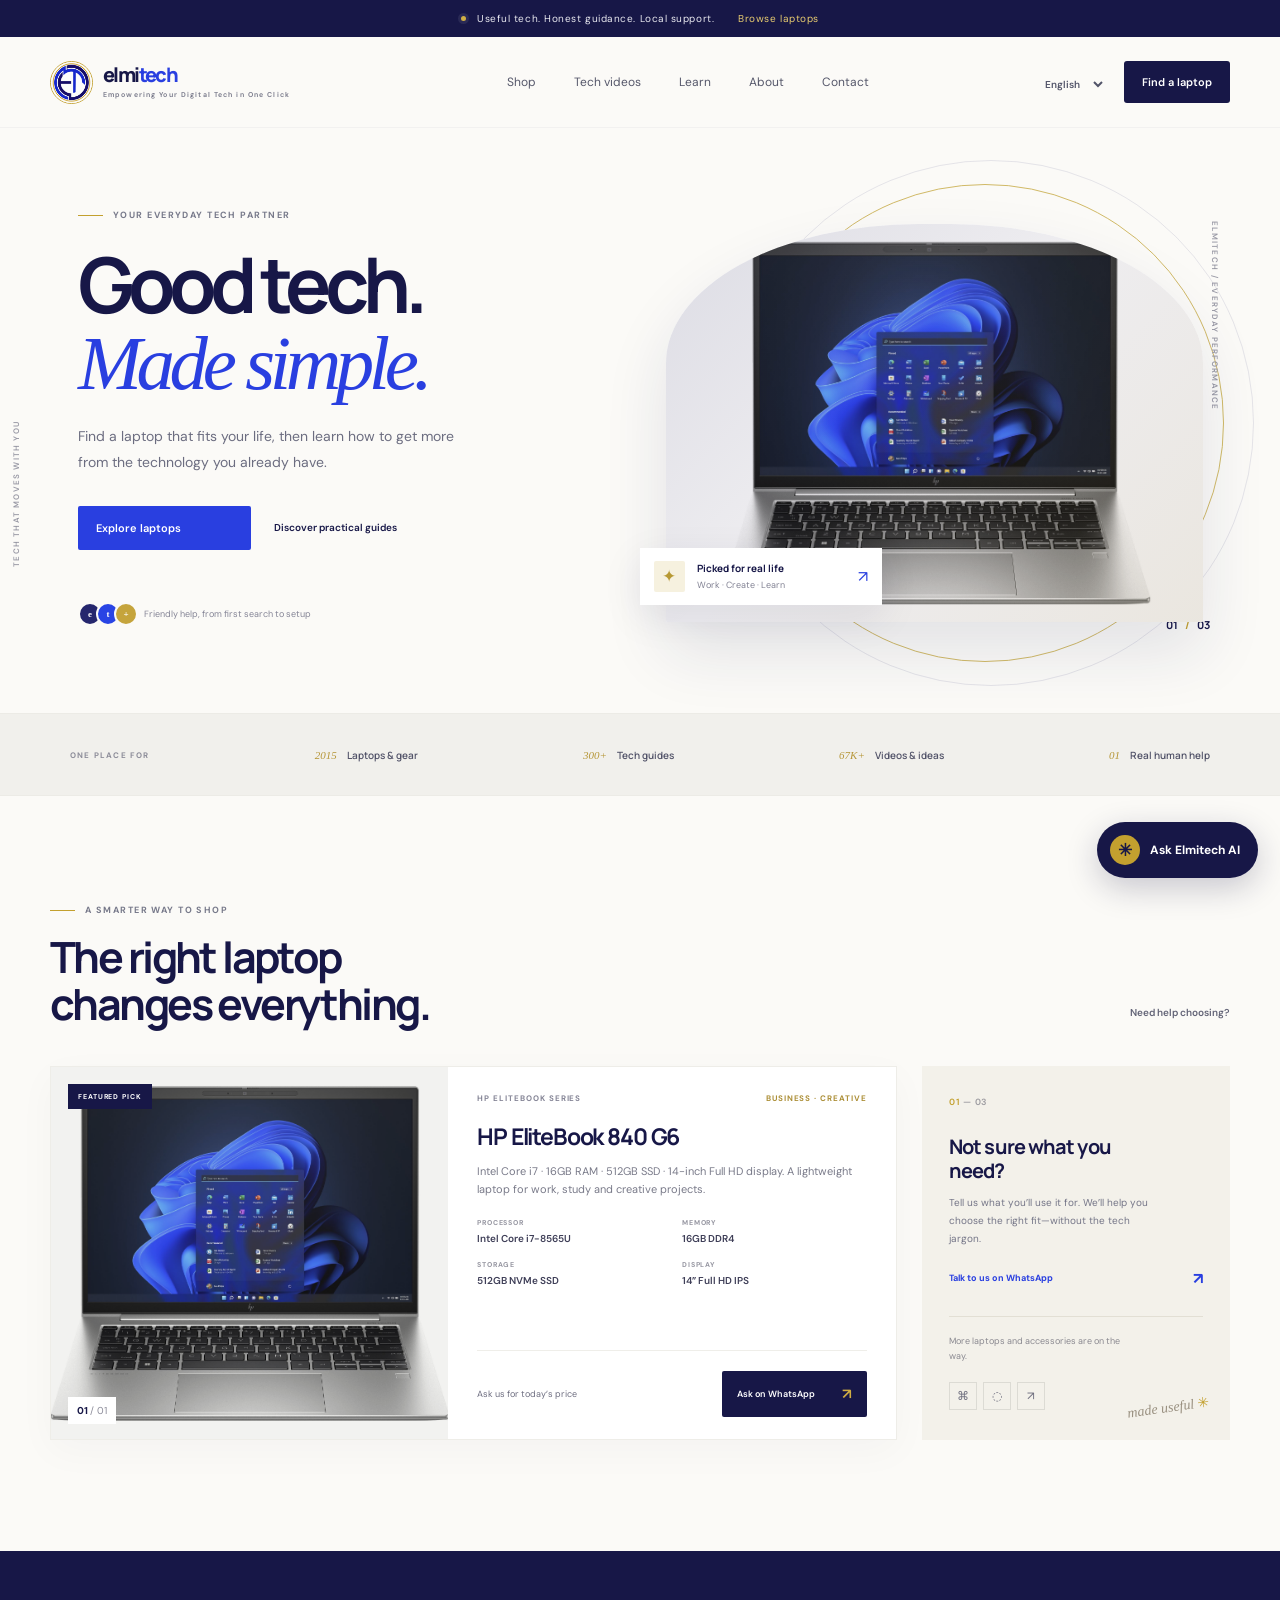
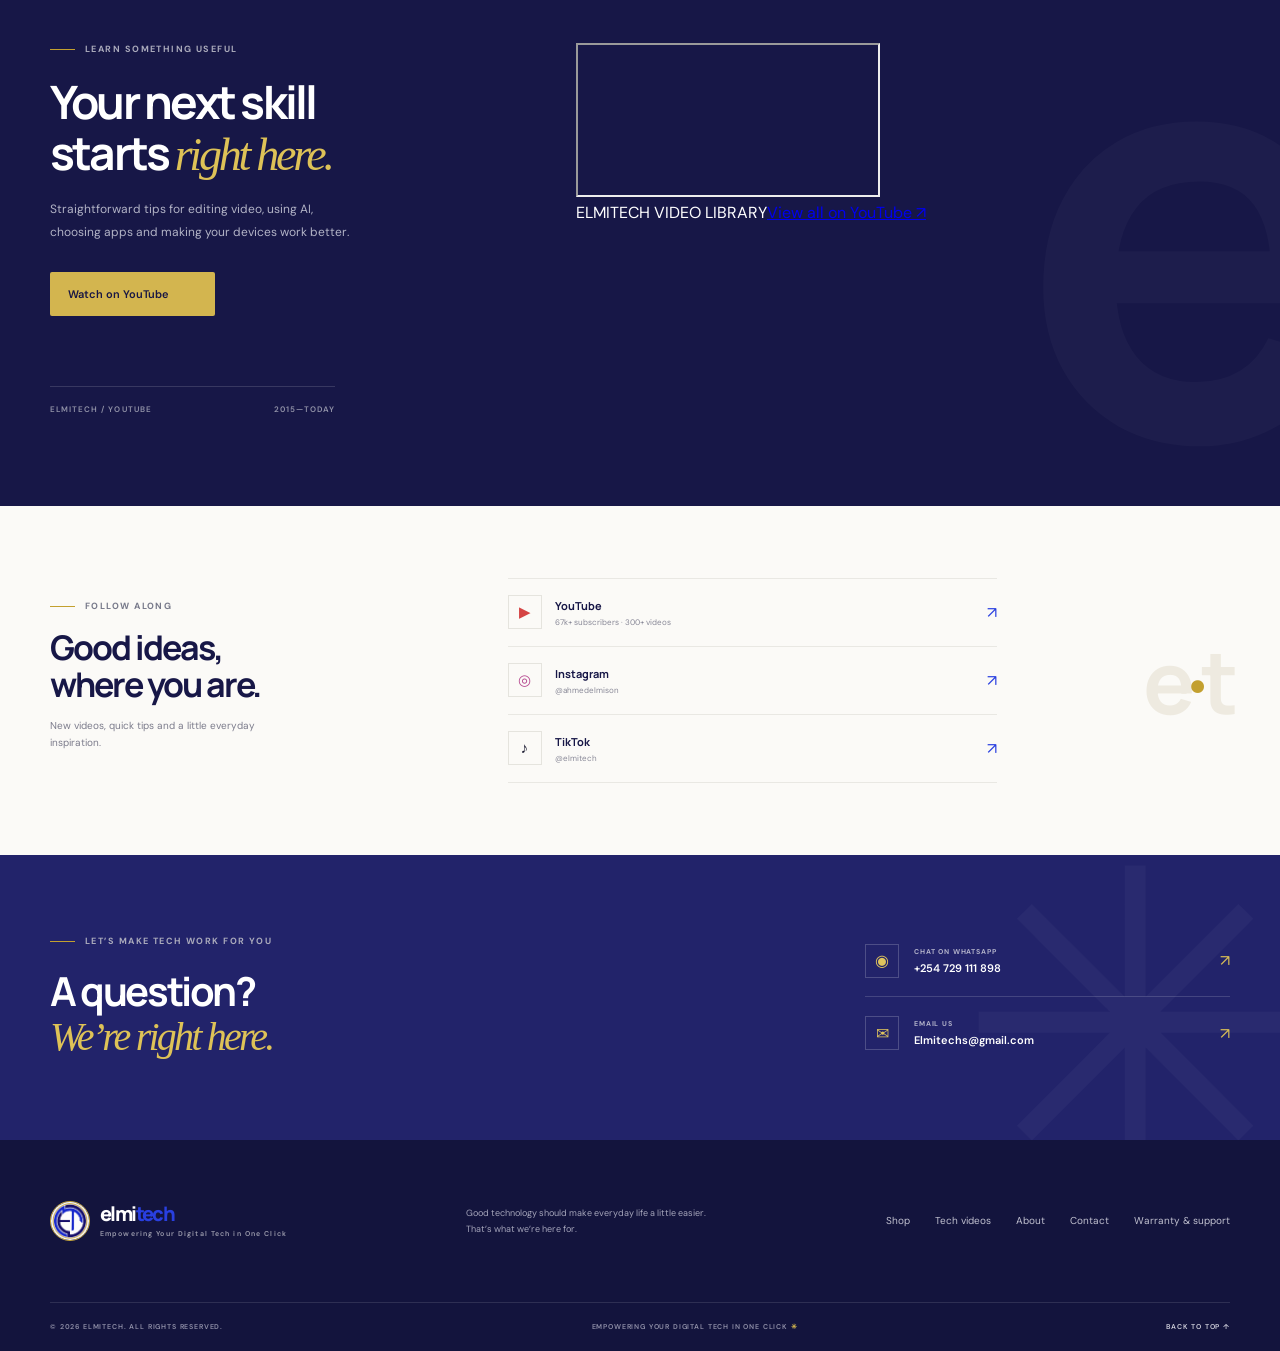
==== commit f0b78a8e: "Update Elmitech site design and pages" ====
--- a/index.html
+++ b/index.html
@@ -13,35 +13,35 @@
   <link rel="stylesheet" href="assistant.css">
 </head>
 <body>
-  <div class="announcement"><span class="status-dot"></span><span data-i18n="announcement">Useful tech. Honest guidance. Local support.</span><a href="#shop" data-i18n="browse">Browse laptops <span aria-hidden="true">↗</span></a></div>
+  <div class="announcement"><span class="status-dot"></span><span data-i18n="announcement">Trusted laptops. Practical tech. Local support.</span><a href="laptops.html" data-i18n="browse">Browse laptops <span aria-hidden="true">↗</span></a></div>
   <header class="site-header">
     <a class="brand" href="#home" aria-label="Elmitech home"><img src="assets/elmitech-logo.jpeg" alt="Elmitech logo"><span>elmi<span>tech</span><small>Empowering Your Digital Tech in One Click</small></span></a>
     <button class="menu-toggle" aria-label="Open navigation" aria-expanded="false"><span></span><span></span></button>
-    <nav class="main-nav" aria-label="Main navigation"><a href="#shop" data-i18n="navShop">Shop</a><a href="#learn" data-i18n="navLearn">Learn</a><a href="#about" data-i18n="navAbout">About</a><a href="#contact" data-i18n="navContact">Contact</a></nav>
-    <div class="header-actions"><label class="language-select"><span class="sr-only">Language</span><select id="language" aria-label="Choose language"><option value="en">EN</option><option value="sw">SW</option><option value="so">SO</option></select></label><a class="header-cta" href="#shop" data-i18n="findLaptop">Find a laptop <span>↗</span></a></div>
+    <nav class="main-nav" aria-label="Main navigation"><a href="laptops.html" data-i18n="navShop">Laptops & equipment</a><a href="tech-videos.html" data-i18n="navVideos">Tech videos</a><a href="guides.html" data-i18n="navLearn">Guides</a><a href="about.html" data-i18n="navAbout">About</a><a href="contact.html" data-i18n="navContact">Contact</a></nav>
+    <div class="header-actions"><label class="language-select"><span class="sr-only">Language</span><select id="language" aria-label="Choose language"><option value="en">English</option><option value="sw">Kiswahili</option><option value="so">Soomaali</option></select></label><a class="header-cta" href="#shop" data-i18n="findLaptop">Find a laptop <span>↗</span></a></div>
   </header>
 
   <main id="home">
     <section class="hero page-wrap">
-      <div class="hero-copy"><div class="eyebrow"><span class="eyebrow-line"></span><span data-i18n="eyebrow">YOUR EVERYDAY TECH PARTNER</span></div><h1 data-i18n="heroTitle">Good tech.<br><em>Made simple.</em></h1><p class="hero-lede" data-i18n="heroText">Find a laptop that fits your life, then learn how to get more from the technology you already have.</p><div class="hero-actions"><a class="button button-primary" href="#shop" data-i18n="exploreLaptops">Explore laptops <span>↗</span></a><a class="text-link" href="#learn" data-i18n="discoverGuides">Discover practical guides <span>→</span></a></div><div class="hero-proof"><div class="proof-avatars"><span>e</span><span>t</span><span>+</span></div><span data-i18n="proof">Friendly help, from first search to setup</span></div></div>
+      <div class="hero-copy"><div class="eyebrow"><span class="eyebrow-line"></span><span data-i18n="eyebrow">TRUSTED TECH, BACKED BY REAL EXPERIENCE</span></div><h1 data-i18n="heroTitle">Trusted laptops.<br><em>Tech you can use.</em></h1><p class="hero-lede" data-i18n="heroText">Find dependable laptops and equipment, then learn from practical videos made by people who use the technology.</p><div class="hero-actions"><a class="button button-primary" href="laptops.html" data-i18n="exploreLaptops">Explore laptops <span>↗</span></a><a class="text-link" href="tech-videos.html" data-i18n="discoverGuides">Watch tech videos <span>→</span></a></div><div class="hero-proof"><div class="proof-avatars"><span>e</span><span>t</span><span>+</span></div><span data-i18n="proof">Local support from Nairobi CBD</span></div></div>
       <div class="hero-visual"><div class="hero-orbit orbit-one"></div><div class="hero-orbit orbit-two"></div><div class="hero-image-frame"><img src="assets/hp-elitebook-840-g6.jpg" alt="HP EliteBook 840 G6 laptop"></div><div class="floating-note"><span class="note-icon">✦</span><span><strong data-i18n="pickedForYou">Picked for real life</strong><small data-i18n="workCreateLearn">Work · Create · Learn</small></span><span class="note-arrow">↗</span></div><div class="visual-index">01 <span>/</span> 03</div><div class="visual-caption">ELMITECH / EVERYDAY PERFORMANCE</div></div>
       <div class="hero-side-label">TECH THAT MOVES WITH YOU</div>
     </section>
 
-    <section class="trust-strip"><div class="trust-inner"><span data-i18n="stripTitle">ONE PLACE FOR</span><span class="trust-item"><i>01</i><span data-i18n="stripLaptops">Laptops & gear</span></span><span class="trust-item"><i>02</i><span data-i18n="stripGuides">Tech guides</span></span><span class="trust-item"><i>03</i><span data-i18n="stripVideos">Videos & ideas</span></span><span class="trust-item"><i>04</i><span data-i18n="stripSupport">Real human help</span></span></div></section>
+    <section class="trust-strip"><div class="trust-inner"><span data-i18n="stripTitle">ELMITECH ON YOUTUBE</span><span class="trust-item"><i>2015</i><span data-i18n="stripLaptops">Sharing tech since</span></span><span class="trust-item"><i>300+</i><span data-i18n="stripGuides">Videos published</span></span><span class="trust-item"><i>67K+</i><span data-i18n="stripVideos">Subscribers</span></span><span class="trust-item"><i>01</i><span data-i18n="stripSupport">Nairobi CBD head office</span></span></div></section>
 
-    <section class="shop-section section-wrap" id="shop"><div class="section-heading"><div><div class="eyebrow"><span class="eyebrow-line"></span><span data-i18n="shopEyebrow">A SMARTER WAY TO SHOP</span></div><h2 data-i18n="shopTitle">The right laptop<br>changes everything.</h2></div><a class="text-link heading-link" href="#contact" data-i18n="needHelp">Need help choosing? <span>↗</span></a></div>
+    <section class="shop-section section-wrap" id="shop"><div class="section-heading"><div><div class="eyebrow"><span class="eyebrow-line"></span><span data-i18n="shopEyebrow">LAPTOPS & TECH EQUIPMENT</span></div><h2 data-i18n="shopTitle">Choose with confidence.<br>Buy with real support.</h2></div><a class="text-link heading-link" href="laptops.html" data-i18n="needHelp">See all featured equipment <span>↗</span></a></div>
       <div class="product-layout"><div class="product-card"><div class="product-image"><span class="product-tag" data-i18n="featured">FEATURED PICK</span><img src="assets/hp-elitebook-840-g6.jpg" alt="HP EliteBook 840 G6, front view"><button class="image-count" aria-label="Product photo 1 of 1">01 <span>/ 01</span></button></div><div class="product-info"><div class="product-kicker">HP ELITEBOOK SERIES <span>BUSINESS · CREATIVE</span></div><div class="product-title-line"><h3>HP EliteBook 840 G6</h3></div><p class="product-summary" data-i18n="productSummary">Intel Core i7 · 16GB RAM · 512GB SSD · 14-inch Full HD display. A lightweight laptop for work, study and creative projects.</p><div class="spec-grid"><div><span>PROCESSOR</span><strong>Intel Core i7-8565U</strong></div><div><span>MEMORY</span><strong>16GB DDR4</strong></div><div><span>STORAGE</span><strong>512GB NVMe SSD</strong></div><div><span>DISPLAY</span><strong>14” Full HD IPS</strong></div></div><div class="product-bottom"><span class="ask-price" data-i18n="askPrice">Ask us for today’s price</span><a class="button button-dark whatsapp-link" href="https://wa.me/254729111898?text=Hi%20Elmitech%2C%20I%E2%80%99m%20interested%20in%20the%20HP%20EliteBook%20840%20G6." target="_blank" rel="noreferrer"><span data-i18n="askOnWhatsApp">Ask on WhatsApp</span><span>↗</span></a></div></div></div>
         <aside class="shop-aside"><div class="aside-number">01 <span>— 03</span></div><h3 data-i18n="notSureTitle">Not sure what you need?</h3><p data-i18n="notSureText">Tell us what you’ll use it for. We’ll help you choose the right fit—without the tech jargon.</p><a class="aside-link whatsapp-link" href="https://wa.me/254729111898?text=Hi%20Elmitech%2C%20can%20you%20help%20me%20choose%20a%20laptop%3F" target="_blank" rel="noreferrer"><span data-i18n="talkToUs">Talk to us on WhatsApp</span><span>↗</span></a><div class="aside-divider"></div><p class="aside-small" data-i18n="moreComing">More laptops and accessories are on the way.</p><div class="coming-icons"><span>⌘</span><span>◌</span><span>↗</span></div><span class="scribble">made useful <b>✳</b></span></aside></div>
     </section>
 
-    <section class="learn-section" id="learn"><div class="learn-inner section-wrap"><div class="learn-copy"><div class="eyebrow eyebrow-light"><span class="eyebrow-line"></span><span data-i18n="learnEyebrow">LEARN SOMETHING USEFUL</span></div><h2 data-i18n="learnTitle">Your next skill<br>starts <em>right here.</em></h2><p data-i18n="learnText">Straightforward tips for editing video, using AI, choosing apps and making your devices work better.</p><a class="button button-gold" href="https://www.youtube.com/@elmitech" target="_blank" rel="noreferrer" data-i18n="watchOnYoutube">Watch on YouTube <span>↗</span></a><div class="learn-footnote"><span>ELMITECH / FIELD NOTES</span><span>01—24</span></div></div><div class="topic-grid"><a class="topic-card topic-video" href="https://www.youtube.com/@elmitech" target="_blank" rel="noreferrer"><span class="topic-number">01 / VIDEO</span><span class="topic-symbol">▶</span><span class="topic-title" data-i18n="videoEditing">Video editing</span><span class="topic-desc" data-i18n="videoEditingText">Make your videos look and sound their best.</span><span class="topic-arrow">↗</span></a><a class="topic-card topic-ai" href="https://www.youtube.com/@elmitech" target="_blank" rel="noreferrer"><span class="topic-number">02 / AI</span><span class="topic-symbol">✳</span><span class="topic-title" data-i18n="aiTools">AI tools</span><span class="topic-desc" data-i18n="aiToolsText">Use helpful AI tools with confidence.</span><span class="topic-arrow">↗</span></a><a class="topic-card topic-apps" href="https://www.youtube.com/@elmitech" target="_blank" rel="noreferrer"><span class="topic-number">03 / APPS</span><span class="topic-symbol">▧</span><span class="topic-title" data-i18n="apps">Apps & software</span><span class="topic-desc" data-i18n="appsText">Find practical apps for work and creativity.</span><span class="topic-arrow">↗</span></a><a class="topic-card topic-tips" href="https://www.tiktok.com/@elmitech?lang=en" target="_blank" rel="noreferrer"><span class="topic-number">04 / QUICK TIPS</span><span class="topic-symbol">✦</span><span class="topic-title" data-i18n="quickTips">Quick tech tips</span><span class="topic-desc" data-i18n="quickTipsText">Small tricks that make a big difference.</span><span class="topic-arrow">↗</span></a></div></div></section>
+    <section class="learn-section" id="learn"><div class="learn-inner section-wrap"><div class="learn-copy"><div class="eyebrow eyebrow-light"><span class="eyebrow-line"></span><span data-i18n="learnEyebrow">REAL VIDEOS. PRACTICAL TECH.</span></div><h2 data-i18n="learnTitle">See it working.<br><em>Learn as you go.</em></h2><p data-i18n="learnText">Explore laptop videos, editing lessons, AI tools and everyday apps from Elmitech’s YouTube library.</p><a class="button button-gold" href="tech-videos.html" data-i18n="watchOnYoutube">Explore tech videos <span>↗</span></a><div class="learn-footnote"><span>ELMITECH / YOUTUBE</span><span>2015—TODAY</span></div></div><div class="video-feature"><iframe src="https://www.youtube.com/embed?listType=user_uploads&amp;list=elmitech" title="Latest videos from the Elmitech YouTube channel" loading="lazy" allow="accelerometer; autoplay; clipboard-write; encrypted-media; gyroscope; picture-in-picture; web-share" referrerpolicy="strict-origin-when-cross-origin" allowfullscreen></iframe><div class="video-feature-caption"><span>ELMITECH VIDEO LIBRARY</span><a href="https://www.youtube.com/@elmitech" target="_blank" rel="noreferrer">View all on YouTube ↗</a></div></div></div></section>
 
-    <section class="social-section section-wrap"><div class="social-label"><div class="eyebrow"><span class="eyebrow-line"></span><span data-i18n="followEyebrow">FOLLOW ALONG</span></div><h2 data-i18n="followTitle">Good ideas,<br>where you are.</h2><p data-i18n="followText">New videos, quick tips and a little everyday inspiration.</p></div><div class="social-links"><a href="https://www.youtube.com/@elmitech" target="_blank" rel="noreferrer"><span class="social-icon youtube-icon">▶</span><span><strong>YouTube</strong><small>@elmitech</small></span><span class="social-arrow">↗</span></a><a href="https://www.instagram.com/ahmedelmison/" target="_blank" rel="noreferrer"><span class="social-icon instagram-icon">◎</span><span><strong>Instagram</strong><small>@ahmedelmison</small></span><span class="social-arrow">↗</span></a><a href="https://www.tiktok.com/@elmitech?lang=en" target="_blank" rel="noreferrer"><span class="social-icon tiktok-icon">♪</span><span><strong>TikTok</strong><small>@elmitech</small></span><span class="social-arrow">↗</span></a></div><div class="social-mark">e<span>·</span>t</div></section>
+    <section class="social-section section-wrap"><div class="social-label"><div class="eyebrow"><span class="eyebrow-line"></span><span data-i18n="followEyebrow">JOIN THE ELMITECH COMMUNITY</span></div><h2 data-i18n="followTitle">Good tech.<br><em>Shared simply.</em></h2><p data-i18n="followText">Follow for laptop reviews, practical tutorials and new tech videos.</p></div><div class="social-links"><a href="https://www.youtube.com/@elmitech" target="_blank" rel="noreferrer"><span class="social-icon youtube-icon">▶</span><span><strong>YouTube</strong><small>67k+ subscribers · 300+ videos</small></span><span class="social-arrow">↗</span></a><a href="https://www.instagram.com/ahmedelmison/" target="_blank" rel="noreferrer"><span class="social-icon instagram-icon">◎</span><span><strong>Instagram</strong><small>@ahmedelmison</small></span><span class="social-arrow">↗</span></a><a href="https://www.tiktok.com/@elmitech?lang=en" target="_blank" rel="noreferrer"><span class="social-icon tiktok-icon">♪</span><span><strong>TikTok</strong><small>@elmitech</small></span><span class="social-arrow">↗</span></a></div><div class="social-mark">e<span>·</span>t</div></section>
 
     <section class="contact-section" id="contact"><div class="contact-inner section-wrap"><div><div class="eyebrow eyebrow-light"><span class="eyebrow-line"></span><span data-i18n="contactEyebrow">LET’S MAKE TECH WORK FOR YOU</span></div><h2 data-i18n="contactTitle">A question?<br><em>We’re right here.</em></h2></div><div class="contact-actions"><a class="contact-action whatsapp-link" href="https://wa.me/254729111898" target="_blank" rel="noreferrer"><span class="contact-action-icon">◉</span><span><small data-i18n="chatOn">CHAT ON WHATSAPP</small><strong>+254 729 111 898</strong></span><span class="contact-arrow">↗</span></a><a class="contact-action" href="mailto:Elmitechs@gmail.com"><span class="contact-action-icon">✉</span><span><small data-i18n="emailUs">EMAIL US</small><strong>Elmitechs@gmail.com</strong></span><span class="contact-arrow">↗</span></a></div></div></section>
   </main>
-  <footer class="site-footer" id="about"><div class="footer-main section-wrap"><a class="brand brand-footer" href="#home"><img src="assets/elmitech-logo.jpeg" alt=""><span>elmi<span>tech</span><small data-i18n="footerTag">Empowering Your Digital Tech in One Click</small></span></a><p data-i18n="footerText">Good technology should make everyday life a little easier. That’s what we’re here for.</p><div class="footer-nav"><a href="#shop" data-i18n="navShop">Shop</a><a href="#learn" data-i18n="navLearn">Learn</a><a href="#contact" data-i18n="navContact">Contact</a></div></div><div class="footer-bottom section-wrap"><span>© <span id="year"></span> ELMITECH. <span data-i18n="rights">ALL RIGHTS RESERVED.</span></span><span>EMPOWERING YOUR DIGITAL TECH IN ONE CLICK <b>✳</b></span><a href="#home" data-i18n="backTop">BACK TO TOP ↑</a></div></footer>
+  <footer class="site-footer" id="about"><div class="footer-main section-wrap"><a class="brand brand-footer" href="index.html"><img src="assets/elmitech-logo.jpeg" alt=""><span>elmi<span>tech</span><small data-i18n="footerTag">Empowering Your Digital Tech in One Click</small></span></a><p data-i18n="footerText">Trusted laptops and useful technology videos. From Nairobi CBD, serving customers with honest guidance.</p><div class="footer-nav"><a href="laptops.html" data-i18n="navShop">Laptops & equipment</a><a href="tech-videos.html" data-i18n="navVideos">Tech videos</a><a href="about.html" data-i18n="navAbout">About</a><a href="contact.html" data-i18n="navContact">Contact</a><a href="policies.html">Warranty & support</a></div></div><div class="footer-bottom section-wrap"><span>© <span id="year"></span> ELMITECH. <span data-i18n="rights">ALL RIGHTS RESERVED.</span></span><span>EMPOWERING YOUR DIGITAL TECH IN ONE CLICK <b>✳</b></span><a href="#home" data-i18n="backTop">BACK TO TOP ↑</a></div></footer>
   <section class="assistant" aria-label="Elmitech AI assistant">
     <div class="assistant-panel" id="assistant-panel" aria-labelledby="assistant-title" hidden>
       <div class="assistant-header"><span class="assistant-mark" aria-hidden="true">e</span><div><strong id="assistant-title">Elmitech AI</strong><small data-assistant-copy="subtitle">Friendly tech help · AI assistant</small></div><button class="assistant-close" type="button" aria-label="Close chat">×</button></div>
@@ -54,6 +54,7 @@
     <button class="assistant-launcher" id="assistant-launcher" type="button" aria-expanded="false" aria-controls="assistant-panel"><span class="assistant-launcher-icon" aria-hidden="true">✳</span><span data-assistant-copy="open">Ask Elmitech AI</span></button>
   </section>
   <script src="script.js"></script>
+  <script src="site-translations.js"></script>
   <script src="assistant.js"></script>
 </body>
 </html>
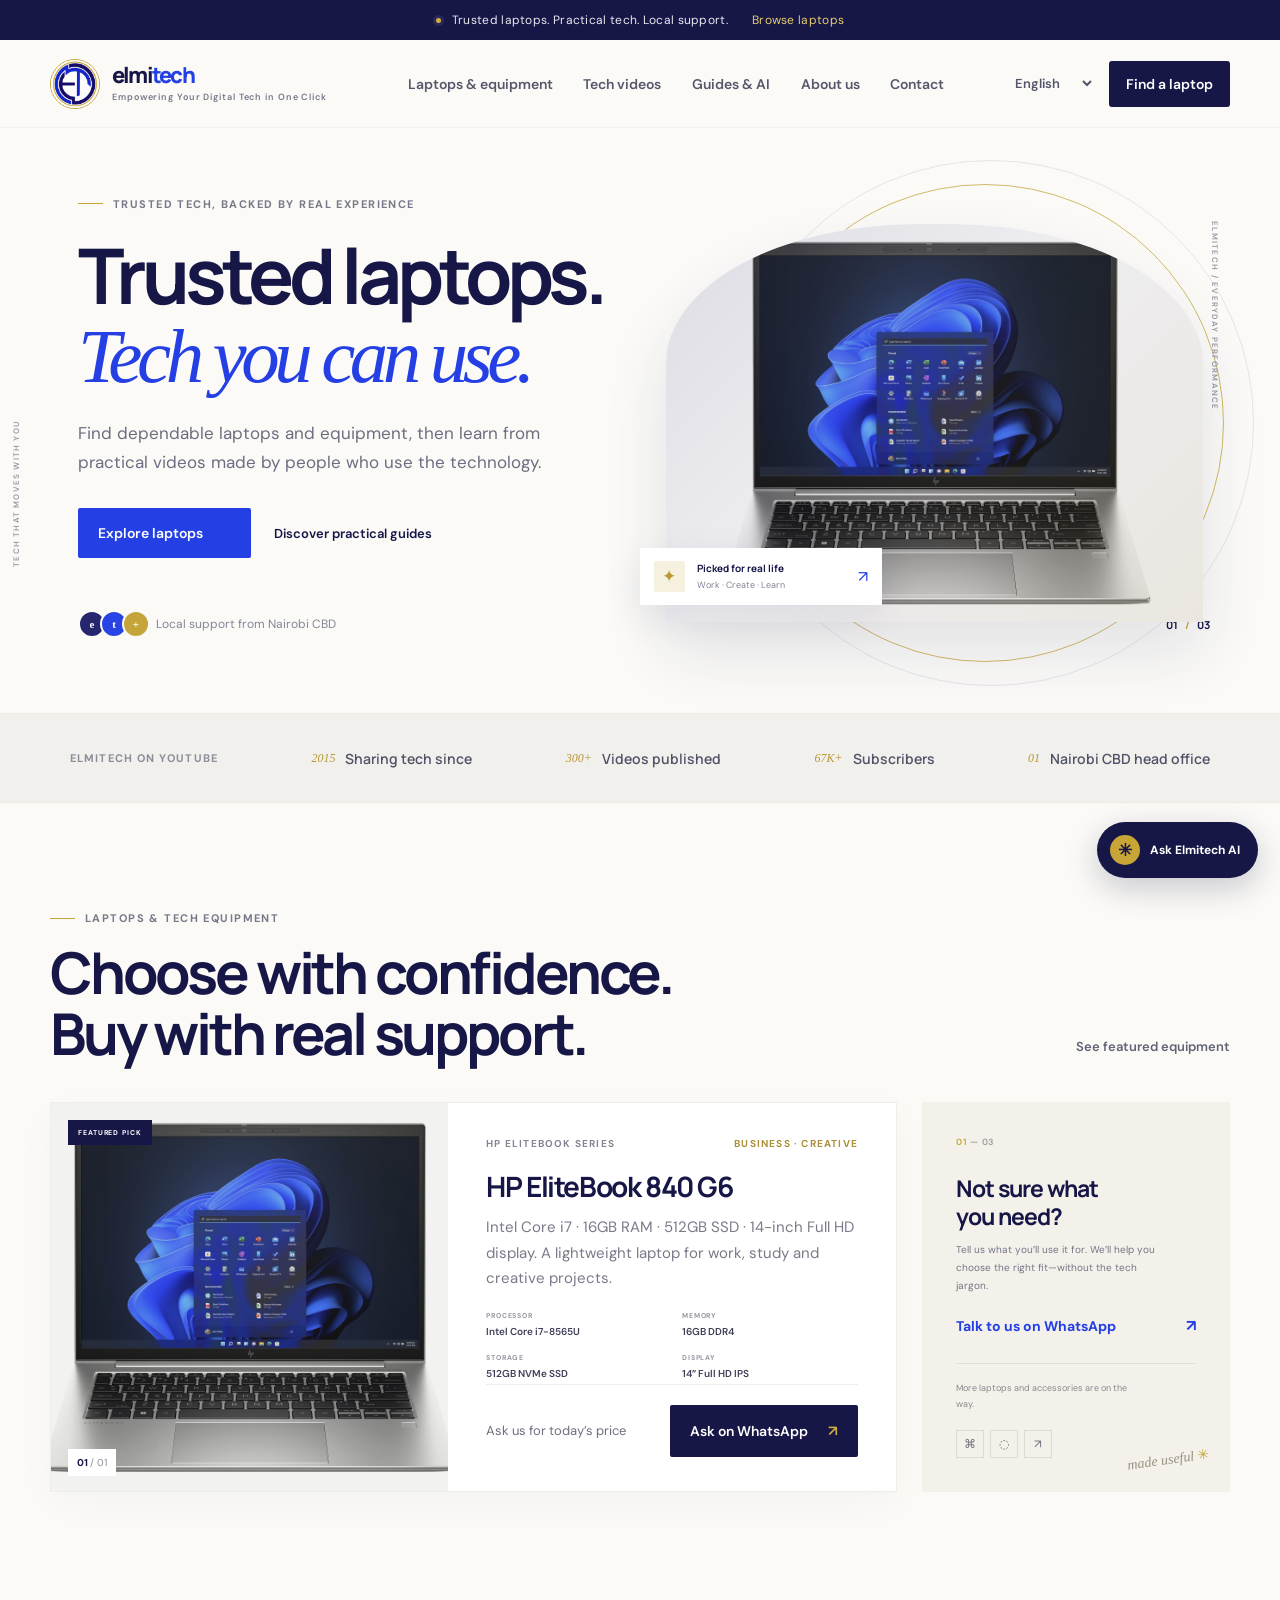
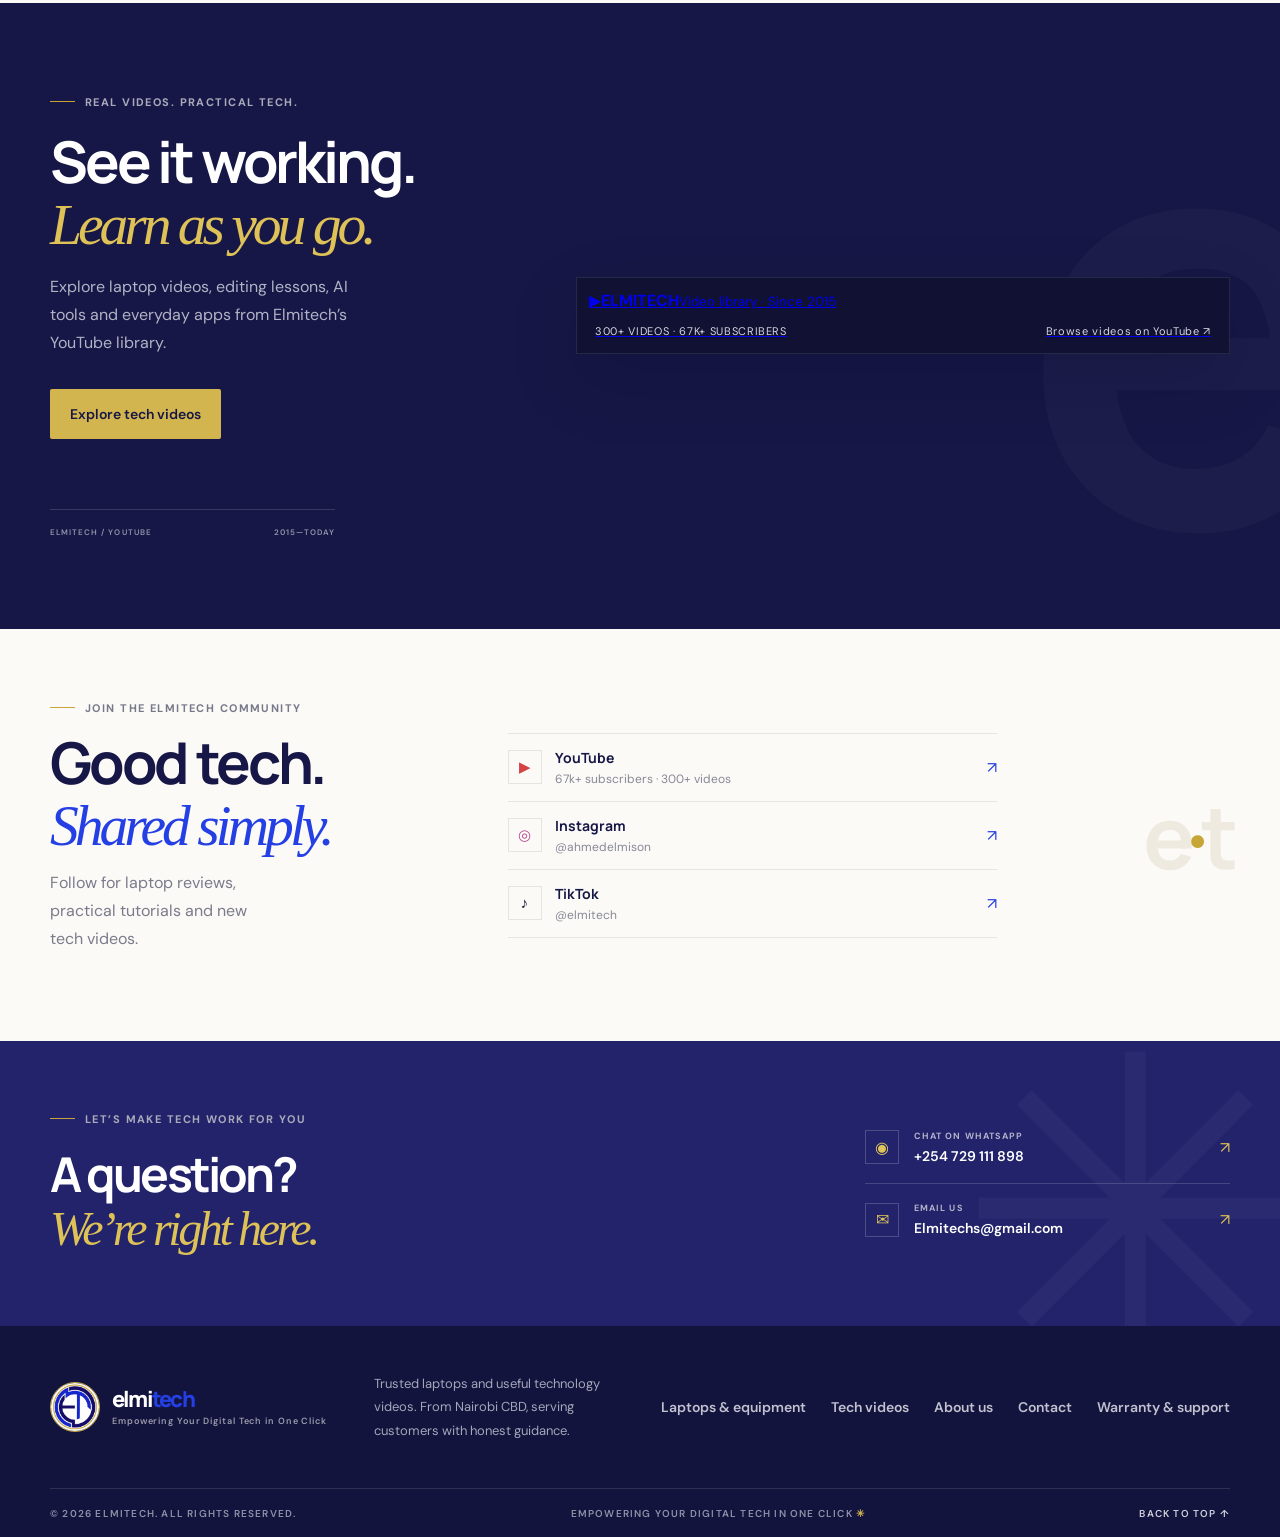
==== commit e9189bae: "Fix Elmitech video channel links" ====
--- a/index.html
+++ b/index.html
@@ -35,7 +35,7 @@
         <aside class="shop-aside"><div class="aside-number">01 <span>— 03</span></div><h3 data-i18n="notSureTitle">Not sure what you need?</h3><p data-i18n="notSureText">Tell us what you’ll use it for. We’ll help you choose the right fit—without the tech jargon.</p><a class="aside-link whatsapp-link" href="https://wa.me/254729111898?text=Hi%20Elmitech%2C%20can%20you%20help%20me%20choose%20a%20laptop%3F" target="_blank" rel="noreferrer"><span data-i18n="talkToUs">Talk to us on WhatsApp</span><span>↗</span></a><div class="aside-divider"></div><p class="aside-small" data-i18n="moreComing">More laptops and accessories are on the way.</p><div class="coming-icons"><span>⌘</span><span>◌</span><span>↗</span></div><span class="scribble">made useful <b>✳</b></span></aside></div>
     </section>
 
-    <section class="learn-section" id="learn"><div class="learn-inner section-wrap"><div class="learn-copy"><div class="eyebrow eyebrow-light"><span class="eyebrow-line"></span><span data-i18n="learnEyebrow">REAL VIDEOS. PRACTICAL TECH.</span></div><h2 data-i18n="learnTitle">See it working.<br><em>Learn as you go.</em></h2><p data-i18n="learnText">Explore laptop videos, editing lessons, AI tools and everyday apps from Elmitech’s YouTube library.</p><a class="button button-gold" href="tech-videos.html" data-i18n="watchOnYoutube">Explore tech videos <span>↗</span></a><div class="learn-footnote"><span>ELMITECH / YOUTUBE</span><span>2015—TODAY</span></div></div><div class="video-feature"><iframe src="https://www.youtube.com/embed?listType=user_uploads&amp;list=elmitech" title="Latest videos from the Elmitech YouTube channel" loading="lazy" allow="accelerometer; autoplay; clipboard-write; encrypted-media; gyroscope; picture-in-picture; web-share" referrerpolicy="strict-origin-when-cross-origin" allowfullscreen></iframe><div class="video-feature-caption"><span>ELMITECH VIDEO LIBRARY</span><a href="https://www.youtube.com/@elmitech" target="_blank" rel="noreferrer">View all on YouTube ↗</a></div></div></div></section>
+    <section class="learn-section" id="learn"><div class="learn-inner section-wrap"><div class="learn-copy"><div class="eyebrow eyebrow-light"><span class="eyebrow-line"></span><span data-i18n="learnEyebrow">REAL VIDEOS. PRACTICAL TECH.</span></div><h2 data-i18n="learnTitle">See it working.<br><em>Learn as you go.</em></h2><p data-i18n="learnText">Explore laptop videos, editing lessons, AI tools and everyday apps from Elmitech’s YouTube library.</p><a class="button button-gold" href="tech-videos.html" data-i18n="watchOnYoutube">Explore tech videos <span>↗</span></a><div class="learn-footnote"><span>ELMITECH / YOUTUBE</span><span>2015—TODAY</span></div></div><a class="video-feature video-channel-link" href="https://www.youtube.com/@elmitech/videos" target="_blank" rel="noreferrer" aria-label="Open Elmitech YouTube videos"><div class="video-channel-preview"><span class="video-play-button" aria-hidden="true">▶</span><strong>ELMITECH</strong><small>Video library · Since 2015</small></div><div class="video-feature-caption"><span>300+ VIDEOS · 67K+ SUBSCRIBERS</span><span>Browse videos on YouTube ↗</span></div></a></div></section>
 
     <section class="social-section section-wrap"><div class="social-label"><div class="eyebrow"><span class="eyebrow-line"></span><span data-i18n="followEyebrow">JOIN THE ELMITECH COMMUNITY</span></div><h2 data-i18n="followTitle">Good tech.<br><em>Shared simply.</em></h2><p data-i18n="followText">Follow for laptop reviews, practical tutorials and new tech videos.</p></div><div class="social-links"><a href="https://www.youtube.com/@elmitech" target="_blank" rel="noreferrer"><span class="social-icon youtube-icon">▶</span><span><strong>YouTube</strong><small>67k+ subscribers · 300+ videos</small></span><span class="social-arrow">↗</span></a><a href="https://www.instagram.com/ahmedelmison/" target="_blank" rel="noreferrer"><span class="social-icon instagram-icon">◎</span><span><strong>Instagram</strong><small>@ahmedelmison</small></span><span class="social-arrow">↗</span></a><a href="https://www.tiktok.com/@elmitech?lang=en" target="_blank" rel="noreferrer"><span class="social-icon tiktok-icon">♪</span><span><strong>TikTok</strong><small>@elmitech</small></span><span class="social-arrow">↗</span></a></div><div class="social-mark">e<span>·</span>t</div></section>
 
--- a/styles.css
+++ b/styles.css
@@ -3,3 +3,30 @@
 @media(max-width:900px){.page-wrap,.section-wrap{width:calc(100% - 54px)}.site-header{padding:0 27px}.main-nav{gap:22px;margin-left:15px}.hero{grid-template-columns:1fr 1fr;gap:5px;padding-top:40px;min-height:520px}.hero-copy{padding-left:5px}.hero h1{font-size:60px}.hero-image-frame{height:350px;width:94%}.hero-orbit{width:405px;height:405px;right:-2%}.orbit-two{width:450px;height:450px}.hero-proof{margin-top:34px}.product-card{grid-template-columns:42% 58%}.product-info{padding:22px 20px}.product-title-line h3{font-size:19px}.product-kicker span{display:none}.learn-inner{gap:45px}.social-section{gap:25px;grid-template-columns:.85fr 1.2fr .25fr}.social-mark{font-size:65px}.hero-side-label{left:-23px}}
 @media(max-width:650px){.announcement{font-size:8px;height:34px}.announcement a{margin-left:4px}.page-wrap,.section-wrap{width:calc(100% - 38px)}.site-header{height:72px;padding:0 19px}.brand img{height:38px;width:38px}.brand>span{font-size:18px}.header-cta{display:none}.header-actions{margin-left:auto;margin-right:14px}.main-nav{display:none;position:absolute;top:71px;left:0;right:0;margin:0;padding:18px 22px 22px;background:var(--paper);border-top:1px solid var(--line);box-shadow:0 12px 18px #10103c14;flex-direction:column;gap:19px}.main-nav.open{display:flex}.menu-toggle{order:3;display:flex;border:0;background:none;width:28px;height:28px;flex-direction:column;align-items:center;justify-content:center;gap:5px;padding:0}.menu-toggle span{height:1px;width:19px;background:var(--ink)}.hero{grid-template-columns:1fr;padding-top:54px;padding-bottom:35px;gap:15px}.hero-copy{padding:0 2px}.hero h1{font-size:59px;margin:21px 0 16px}.hero-lede{font-size:12px;max-width:340px}.hero-actions{gap:15px;margin-top:23px}.button-primary{min-width:151px;padding:14px}.text-link{font-size:9px}.hero-proof{margin-top:26px}.hero-visual{min-height:342px;margin-top:0}.hero-image-frame{height:294px;width:86%;border-radius:48% 48% 2px 2px / 35% 35% 2px 2px}.hero-orbit{height:335px;width:335px;right:50%;transform:translate(50%,-50%)}.orbit-two{height:365px;width:365px;right:50%}.floating-note{bottom:18px;left:0;min-width:210px;padding:10px}.visual-caption{right:0;font-size:7px}.visual-index{right:3px;bottom:7px}.hero-side-label{display:none}.trust-inner{width:calc(100% - 38px);display:grid;grid-template-columns:1fr 1fr;gap:16px;padding:20px 0}.trust-inner>span:first-child{grid-column:span 2}.trust-item{font-size:9px}.shop-section{padding-top:69px;padding-bottom:68px}.section-heading{display:block;margin-bottom:25px}.section-heading h2{font-size:35px}.heading-link{display:inline-block;margin-top:17px}.product-layout{grid-template-columns:1fr;gap:13px}.product-card{grid-template-columns:1fr}.product-image{min-height:248px;height:248px}.product-info{padding:21px 18px 18px}.product-title-line{align-items:flex-start;flex-direction:column;gap:6px}.product-title-line h3{font-size:21px}.product-summary{font-size:10px}.product-bottom{padding-top:15px}.shop-aside{padding:23px}.shop-aside h3{margin-top:16px}.aside-divider{margin:17px 0 12px}.learn-inner{grid-template-columns:1fr;gap:32px;padding-top:62px;padding-bottom:64px}.learn-copy h2{font-size:39px}.learn-copy>p{font-size:11px}.learn-footnote{margin-top:34px}.topic-card{min-height:171px;padding:16px}.topic-title{font-size:13px}.topic-desc{font-size:8px}.social-section{grid-template-columns:1fr;gap:22px;padding-top:60px;padding-bottom:58px}.social-label h2{font-size:32px}.social-mark{position:absolute;right:0;top:58px;font-size:57px}.social-links a{min-height:61px}.contact-inner{display:block;padding-top:57px;padding-bottom:50px}.contact-inner h2{font-size:35px}.contact-actions{width:100%;margin-top:26px}.footer-main{padding-top:28px;padding-bottom:20px;min-height:auto;display:grid;grid-template-columns:1fr 1fr;gap:14px 22px}.footer-main>p{margin:0;font-size:8px}.footer-nav{grid-column:span 2;padding-top:7px}.footer-bottom{height:auto;min-height:55px;gap:8px;flex-wrap:wrap;font-size:6px}.footer-bottom a{font-size:6px}}
 @media(prefers-reduced-motion:reduce){html{scroll-behavior:auto}*,*:before,*:after{transition:none!important}}
+
+/* Elmitech identity and readability refresh */
+:root{--ink:#171747;--ink2:#22256d;--blue:#243fe3;--gold:#c7a536;--paper:#fbfaf7;--muted:#62657b;--line:#e6e5df;--sans:'DM Sans',Arial,sans-serif;--display:'Manrope','DM Sans',sans-serif}
+body{font-size:16px;color:var(--ink)}
+.announcement{min-height:40px;height:auto;font-size:12px;letter-spacing:.025em;padding:8px 16px}
+.site-header{height:88px}
+.brand{gap:12px}.brand img{height:50px;width:50px}.brand>span{font-size:22px}.brand small{font-size:9px;letter-spacing:.1em}
+.main-nav{gap:clamp(16px,2.4vw,34px);margin-left:22px}.main-nav a,.footer-nav a{font-size:14px;font-weight:600}
+.header-actions{gap:14px}.language-select select{font-size:13px;padding:8px}.header-cta{font-size:14px;padding:14px 17px}
+.eyebrow{font-size:11px;letter-spacing:.13em}.hero-lede{font-size:17px;line-height:1.75;max-width:470px}.hero-proof{font-size:12px}.button{font-size:14px;padding:16px 20px}.text-link{font-size:13px}
+.hero h1{font-size:clamp(58px,6vw,82px);letter-spacing:-.065em;line-height:1.02}.section-heading h2,.learn-copy h2,.social-label h2{font-size:clamp(38px,4.5vw,58px);line-height:1.06;letter-spacing:-.055em}
+.trust-inner{min-height:88px}.trust-inner>span:first-child{font-size:11px;letter-spacing:.1em}.trust-item{font-size:14px}.trust-item i{font-size:12px}
+.product-info{padding:34px 38px}.product-kicker{font-size:10px;letter-spacing:.12em}.product-title-line h3{font-size:28px}.product-summary{font-size:15px;line-height:1.7}.spec-grid span{font-size:10px}.spec-grid strong{font-size:14px;line-height:1.5}.ask-price{font-size:13px}.shop-aside{padding:34px}.shop-aside h3{font-size:23px}.shop-aside p{font-size:15px;line-height:1.75}.aside-link{font-size:14px}.aside-small{font-size:13px}.topic-title{font-size:16px}.topic-desc{font-size:13px;line-height:1.6}.learn-copy>p,.social-label>p{font-size:16px;line-height:1.75}.topic-grid{gap:15px}.topic-card{padding:23px;min-height:210px}.social-links strong{font-size:14px}.social-links small{font-size:12px}.contact-inner h2{font-size:48px}.contact-action small{font-size:9px}.contact-action strong{font-size:14px}.footer-main>p{font-size:13px}.footer-bottom,.footer-bottom a{font-size:10px}
+.video-feature{min-width:0;align-self:center;background:#101133;border:1px solid #ffffff18;box-shadow:0 26px 70px #06071f28;padding:12px}.video-feature iframe{display:block;width:100%;aspect-ratio:16/9;border:0;background:#111}.video-feature-caption{display:flex;justify-content:space-between;align-items:center;gap:15px;padding:13px 6px 3px;color:#d7d7e2;font-size:11px;letter-spacing:.06em}.video-feature-caption a{color:#ead071;text-decoration:none;font-size:12px;font-weight:700;letter-spacing:0}
+.hero-proof .proof-avatars span{width:28px;height:28px;font-size:11px}
+.brand:focus-visible,.main-nav a:focus-visible,.button:focus-visible,.text-link:focus-visible,.footer-nav a:focus-visible{outline:3px solid #c7a536;outline-offset:4px}
+@media(max-width:900px){.main-nav{gap:15px}.main-nav a{font-size:12px}.brand small{font-size:8px}.header-cta{font-size:12px;padding:12px}.product-info{padding:26px 24px}.product-title-line h3{font-size:23px}.trust-item{font-size:12px}}
+@media(max-width:650px){.announcement{font-size:10px}.site-header{height:72px}.brand img{height:40px;width:40px}.brand>span{font-size:19px}.brand small{font-size:7px}.main-nav{top:71px;gap:14px}.main-nav a{font-size:15px;padding:4px 0}.header-actions{margin-right:10px}.language-select select{font-size:12px}.hero h1{font-size:clamp(47px,13vw,61px)}.hero-lede{font-size:15px}.hero-actions .button{font-size:13px}.hero-proof{font-size:11px}.section-heading h2,.learn-copy h2,.social-label h2{font-size:36px}.product-info{padding:22px 18px}.product-title-line h3{font-size:23px}.product-summary{font-size:14px}.spec-grid strong{font-size:13px}.shop-aside p{font-size:14px}.learn-copy>p,.social-label>p{font-size:14px}.topic-desc{font-size:12px}.video-feature{padding:8px;margin-top:7px}.video-feature-caption{font-size:9px}.video-feature-caption a{font-size:11px}.contact-inner h2{font-size:37px}.footer-main>p{font-size:12px}.footer-bottom{font-size:8px}.footer-bottom a{font-size:8px}}
+
+/* Shared multi-page layouts */
+.subpage-hero{padding:76px 0 58px;background:linear-gradient(135deg,#f2f1ed 0%,#fbfaf7 64%,#f2f0e7 100%);border-bottom:1px solid var(--line)}
+.subpage-hero .eyebrow{margin-bottom:20px}.subpage-hero h1{font:800 clamp(42px,6vw,70px)/1.05 var(--display);letter-spacing:-.06em;max-width:850px;margin:0 0 20px}.subpage-hero h1 em{font-family:var(--serif);font-weight:400;color:var(--blue)}
+.subpage-hero p{font-size:18px;line-height:1.75;color:var(--muted);max-width:760px;margin:0}.subpage-content{padding:64px 0 90px}.subpage-content h2{font:750 clamp(28px,3.5vw,42px)/1.1 var(--display);letter-spacing:-.045em;margin:0 0 15px}.subpage-content h3{font:700 22px/1.25 var(--display);letter-spacing:-.03em}.subpage-content p,.subpage-content li{font-size:16px;line-height:1.75;color:#555970}.section-intro{max-width:760px;margin-bottom:34px}.catalog-grid{display:grid;grid-template-columns:repeat(2,minmax(0,1fr));gap:24px}.catalog-card{background:white;border:1px solid var(--line);display:grid;grid-template-columns:1fr 1fr;min-height:340px}.catalog-photo{min-height:300px;background:#f0efeb;display:grid;place-items:center;overflow:hidden}.catalog-photo img{width:100%;height:100%;min-height:300px;object-fit:contain}.catalog-photo-placeholder{padding:35px;text-align:center;color:#73758b;background:radial-gradient(circle at center,#fff 0,#eeedf1 68%,#e6e5df 100%)}.catalog-photo-placeholder span{display:block;color:var(--gold);font:800 14px var(--display);letter-spacing:.12em}.catalog-photo-placeholder strong{display:block;font:750 27px/1.2 var(--display);margin:13px 0;color:var(--ink)}.catalog-copy{padding:26px;display:flex;flex-direction:column;align-items:flex-start}.catalog-copy .eyebrow{font-size:10px}.catalog-copy h2{font-size:25px;margin:12px 0}.catalog-copy p{font-size:14px;line-height:1.65;margin:0 0 13px}.catalog-specs{list-style:none;padding:0;margin:0 0 15px;display:grid;gap:5px}.catalog-specs li{font-size:13px}.catalog-price{font:800 18px var(--display);color:var(--ink);margin-top:auto;margin-bottom:14px}.catalog-price small{display:block;font:500 12px var(--sans);color:var(--muted);margin-top:4px}.catalog-card .button{margin-top:5px}.trust-note{border-left:3px solid var(--gold);padding:15px 18px;background:#f5f3ed;color:#505269;font-size:14px;line-height:1.7;margin:28px 0}.product-page-layout{display:grid;grid-template-columns:1fr 1fr;gap:48px;align-items:start}.product-page-image{background:#f0efeb;padding:24px}.product-page-image img{display:block;width:100%;height:auto}.product-page-copy h1{font:800 clamp(35px,4vw,52px)/1.05 var(--display);letter-spacing:-.055em;margin:12px 0}.product-page-copy .summary{font-size:17px}.detail-specs{display:grid;grid-template-columns:1fr 1fr;gap:0;border-top:1px solid var(--line);margin:25px 0}.detail-specs div{padding:16px 12px;border-bottom:1px solid var(--line)}.detail-specs span{display:block;font-size:10px;font-weight:700;letter-spacing:.11em;color:#73758b;text-transform:uppercase}.detail-specs strong{font-size:15px;line-height:1.5}.stats-band{display:grid;grid-template-columns:repeat(3,1fr);border-top:1px solid var(--line);border-bottom:1px solid var(--line);margin:35px 0 55px}.stats-band div{padding:22px 24px;border-right:1px solid var(--line)}.stats-band div:last-child{border-right:0}.stats-band strong{display:block;font:800 29px var(--display);color:var(--blue)}.stats-band span{font-size:13px;color:var(--muted)}.video-page-grid{display:grid;grid-template-columns:repeat(2,minmax(0,1fr));gap:22px}.video-card{padding:14px;background:white;border:1px solid var(--line)}.video-card iframe{width:100%;aspect-ratio:16/9;border:0;background:#101133}.video-card h2{font-size:19px;margin:13px 0 5px}.video-card p{font-size:14px;margin:0}.info-grid{display:grid;grid-template-columns:repeat(3,1fr);gap:18px}.info-card{padding:24px;background:white;border:1px solid var(--line)}.info-card h3{margin:8px 0}.info-card p{font-size:14px;margin:0}.contact-grid{display:grid;grid-template-columns:repeat(2,1fr);gap:14px}.contact-card{padding:23px 25px;background:white;border:1px solid var(--line);text-decoration:none;color:var(--ink);display:block}.contact-card span{display:block;color:var(--muted);font-size:12px;letter-spacing:.08em;text-transform:uppercase}.contact-card strong{display:block;font:700 18px var(--display);margin-top:7px}.policy-content{max-width:850px}.policy-content h2{margin-top:38px}.policy-content h3{margin-bottom:8px}.policy-content p{margin-top:8px}.breadcrumb{font-size:13px;color:var(--muted);margin:0 0 28px}.breadcrumb a{color:var(--blue)}
+@media(max-width:850px){.catalog-grid{grid-template-columns:1fr}.product-page-layout{grid-template-columns:1fr;gap:30px}.info-grid{grid-template-columns:1fr 1fr}}
+@media(max-width:650px){.subpage-hero{padding:52px 0 42px}.subpage-hero p{font-size:16px}.subpage-content{padding:45px 0 65px}.catalog-card{grid-template-columns:1fr}.catalog-photo,.catalog-photo img{min-height:225px;height:225px}.catalog-copy{padding:22px}.catalog-copy h2{font-size:23px}.catalog-copy p,.catalog-specs li{font-size:14px}.stats-band{grid-template-columns:1fr}.stats-band div{border-right:0;border-bottom:1px solid var(--line);padding:16px 5px}.stats-band div:last-child{border-bottom:0}.stats-band strong{font-size:25px}.video-page-grid,.contact-grid,.info-grid{grid-template-columns:1fr}.detail-specs{grid-template-columns:1fr 1fr}.subpage-content p,.subpage-content li{font-size:15px}}
+@media(max-width:900px){.main-nav{gap:11px}.main-nav a{font-size:11px}.brand small{display:none}.header-cta{display:none}}
+.product-video-link{margin-top:52px;padding:26px 30px;background:#f2f0e8;border-left:3px solid var(--gold)}.product-video-link h2{font-size:26px;margin:0 0 8px}.product-video-link p{font-size:15px}.video-library-card{min-height:100%;display:flex;flex-direction:column;align-items:flex-start;justify-content:center;padding:clamp(25px,4vw,50px);background:linear-gradient(145deg,#171747,#272969);color:white}.video-library-card h2{color:white;font-size:28px;margin:15px 0 6px}.video-library-card p{color:#d1d1e0;font-size:15px;line-height:1.75}.video-library-card .text-link{color:#f0d46f;margin-top:20px}.video-library-mark{height:58px;width:58px;border-radius:50%;display:grid;place-items:center;background:var(--gold);color:var(--ink);font-size:22px}
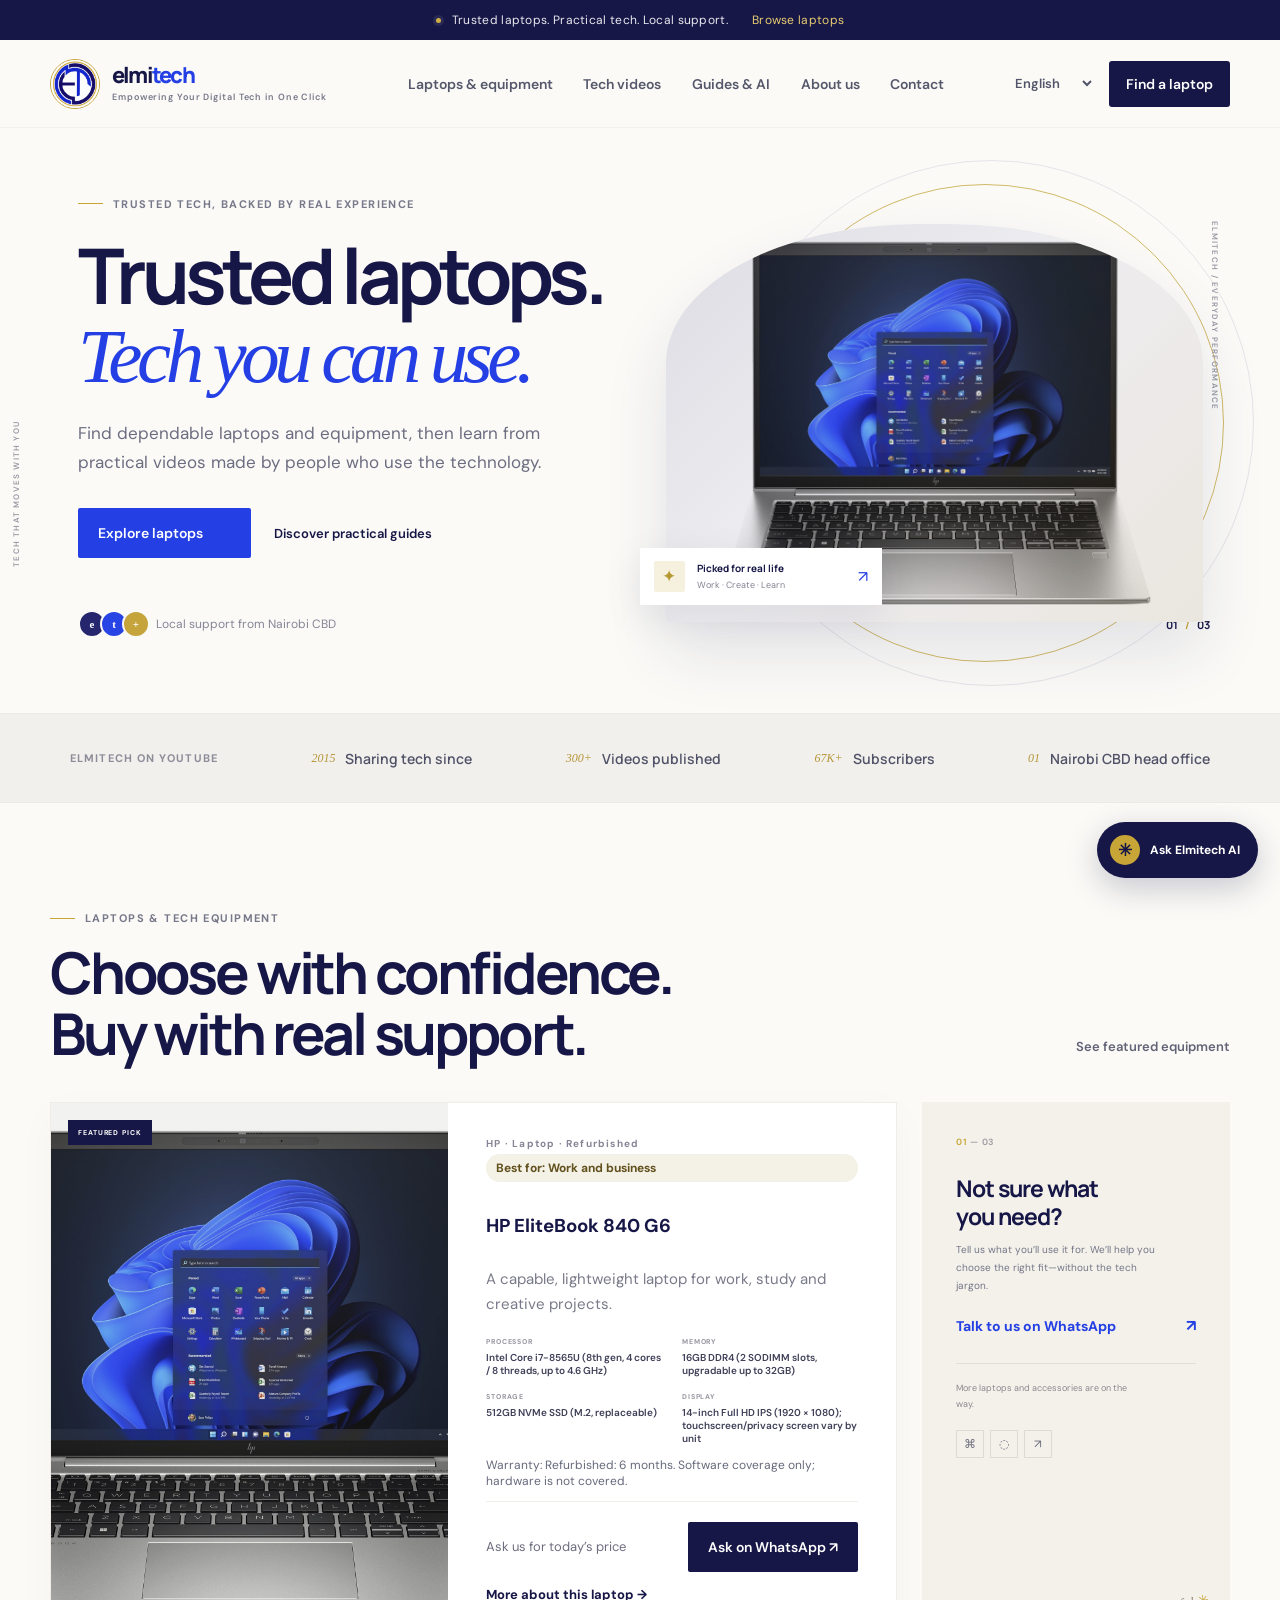
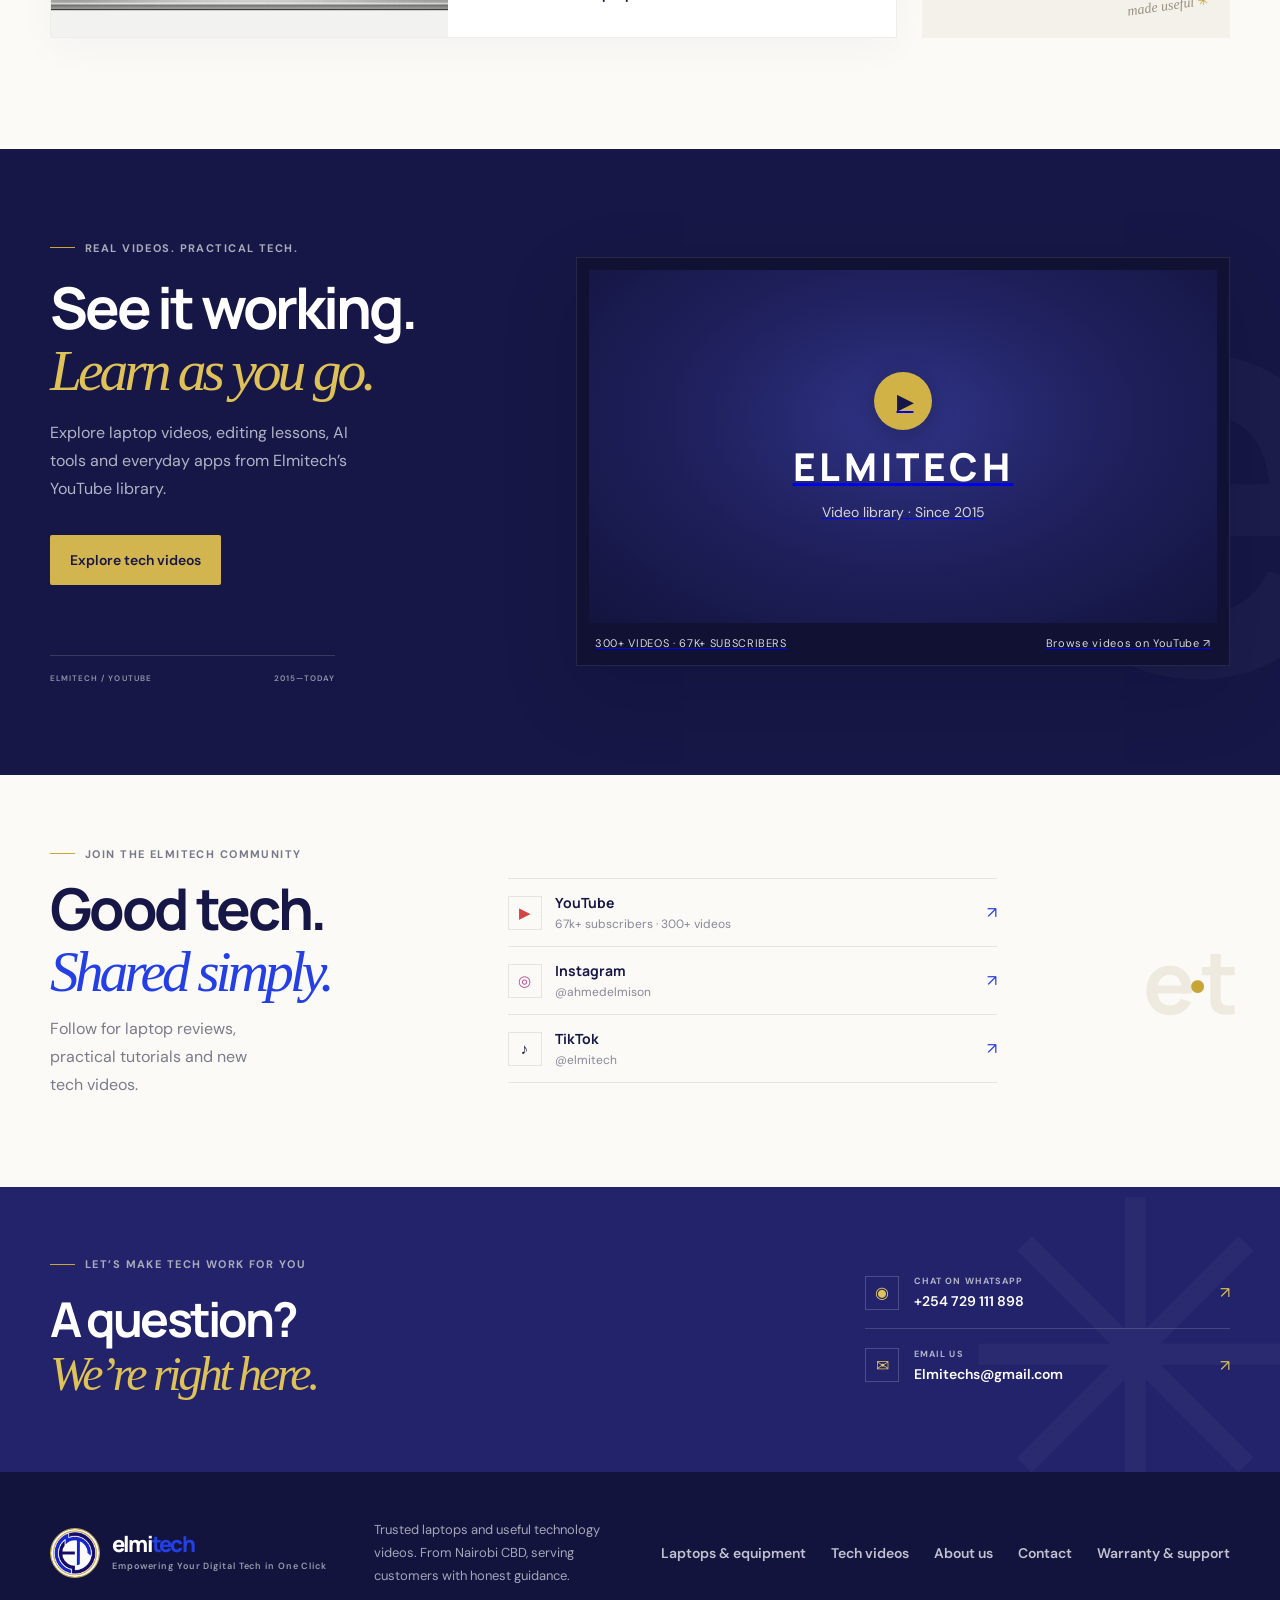
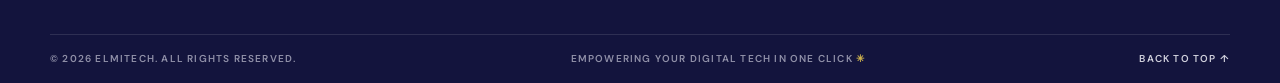
==== commit ac00d7ce: "Connect CMS content to index.html" ====
--- a/index.html
+++ b/index.html
@@ -56,9 +56,10 @@
   <script src="script.js"></script>
   <script src="site-translations.js"></script>
   <script src="assistant.js"></script>
+  <script src="content-manager.js"></script>
 </body>
 </html>
-
-
-
-
+
+
+
+
--- a/styles.css
+++ b/styles.css
@@ -30,3 +30,4 @@
 @media(max-width:650px){.subpage-hero{padding:52px 0 42px}.subpage-hero p{font-size:16px}.subpage-content{padding:45px 0 65px}.catalog-card{grid-template-columns:1fr}.catalog-photo,.catalog-photo img{min-height:225px;height:225px}.catalog-copy{padding:22px}.catalog-copy h2{font-size:23px}.catalog-copy p,.catalog-specs li{font-size:14px}.stats-band{grid-template-columns:1fr}.stats-band div{border-right:0;border-bottom:1px solid var(--line);padding:16px 5px}.stats-band div:last-child{border-bottom:0}.stats-band strong{font-size:25px}.video-page-grid,.contact-grid,.info-grid{grid-template-columns:1fr}.detail-specs{grid-template-columns:1fr 1fr}.subpage-content p,.subpage-content li{font-size:15px}}
 @media(max-width:900px){.main-nav{gap:11px}.main-nav a{font-size:11px}.brand small{display:none}.header-cta{display:none}}
 .product-video-link{margin-top:52px;padding:26px 30px;background:#f2f0e8;border-left:3px solid var(--gold)}.product-video-link h2{font-size:26px;margin:0 0 8px}.product-video-link p{font-size:15px}.video-library-card{min-height:100%;display:flex;flex-direction:column;align-items:flex-start;justify-content:center;padding:clamp(25px,4vw,50px);background:linear-gradient(145deg,#171747,#272969);color:white}.video-library-card h2{color:white;font-size:28px;margin:15px 0 6px}.video-library-card p{color:#d1d1e0;font-size:15px;line-height:1.75}.video-library-card .text-link{color:#f0d46f;margin-top:20px}.video-library-mark{height:58px;width:58px;border-radius:50%;display:grid;place-items:center;background:var(--gold);color:var(--ink);font-size:22px}
+`n.video-channel-link{display:block;text-decoration:none;color:inherit;min-height:0}.video-channel-preview{min-height:270px;aspect-ratio:16/9;display:flex;flex-direction:column;align-items:center;justify-content:center;gap:10px;background:radial-gradient(ellipse at 50% 42%,#303487 0,#20215f 45%,#13143e 100%);color:#fff}.video-channel-preview strong{font:800 clamp(24px,3vw,40px) var(--display);letter-spacing:.1em}.video-channel-preview small{color:#d3d3e1;font-size:14px}.video-play-button{width:58px;height:58px;display:grid;place-items:center;border-radius:50%;background:#d1b247;color:#171747;font-size:22px;padding-left:4px;box-shadow:0 6px 25px #0004}.video-channel-link:hover .video-play-button{transform:scale(1.06)}
